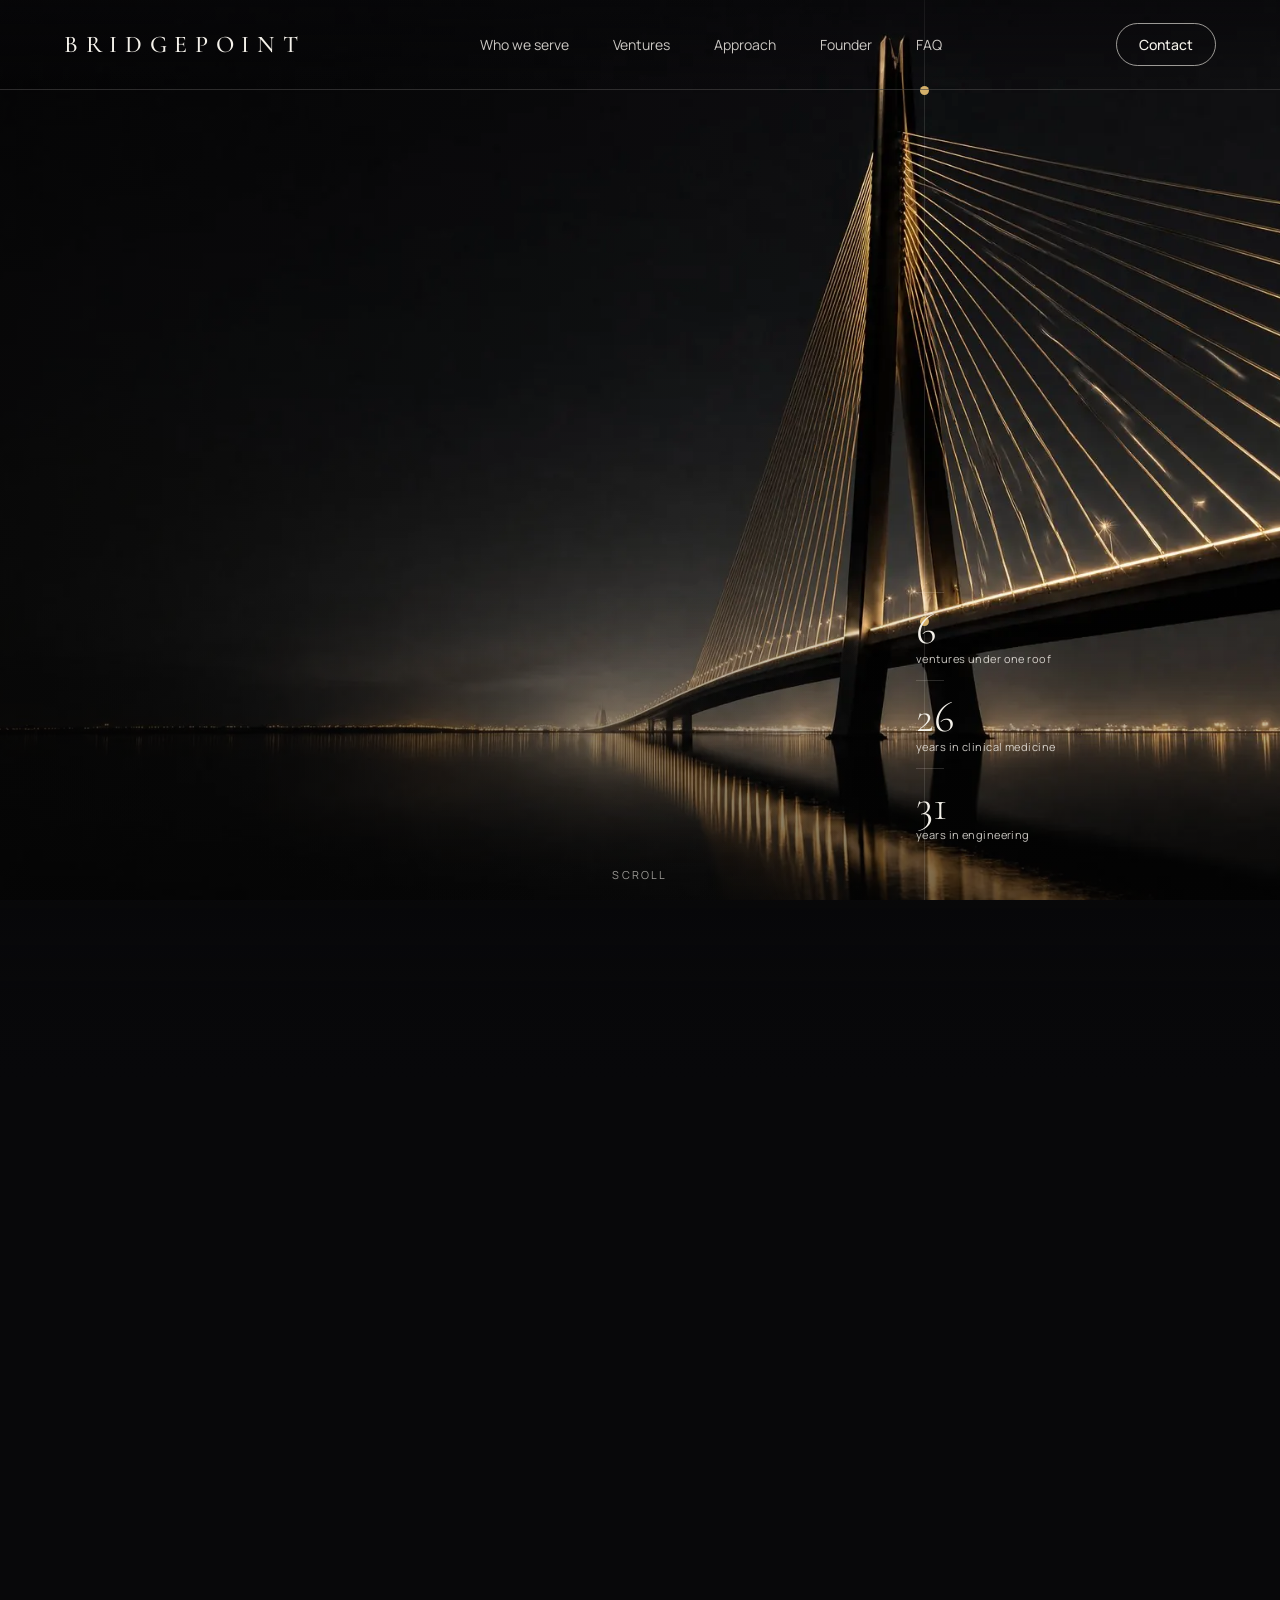
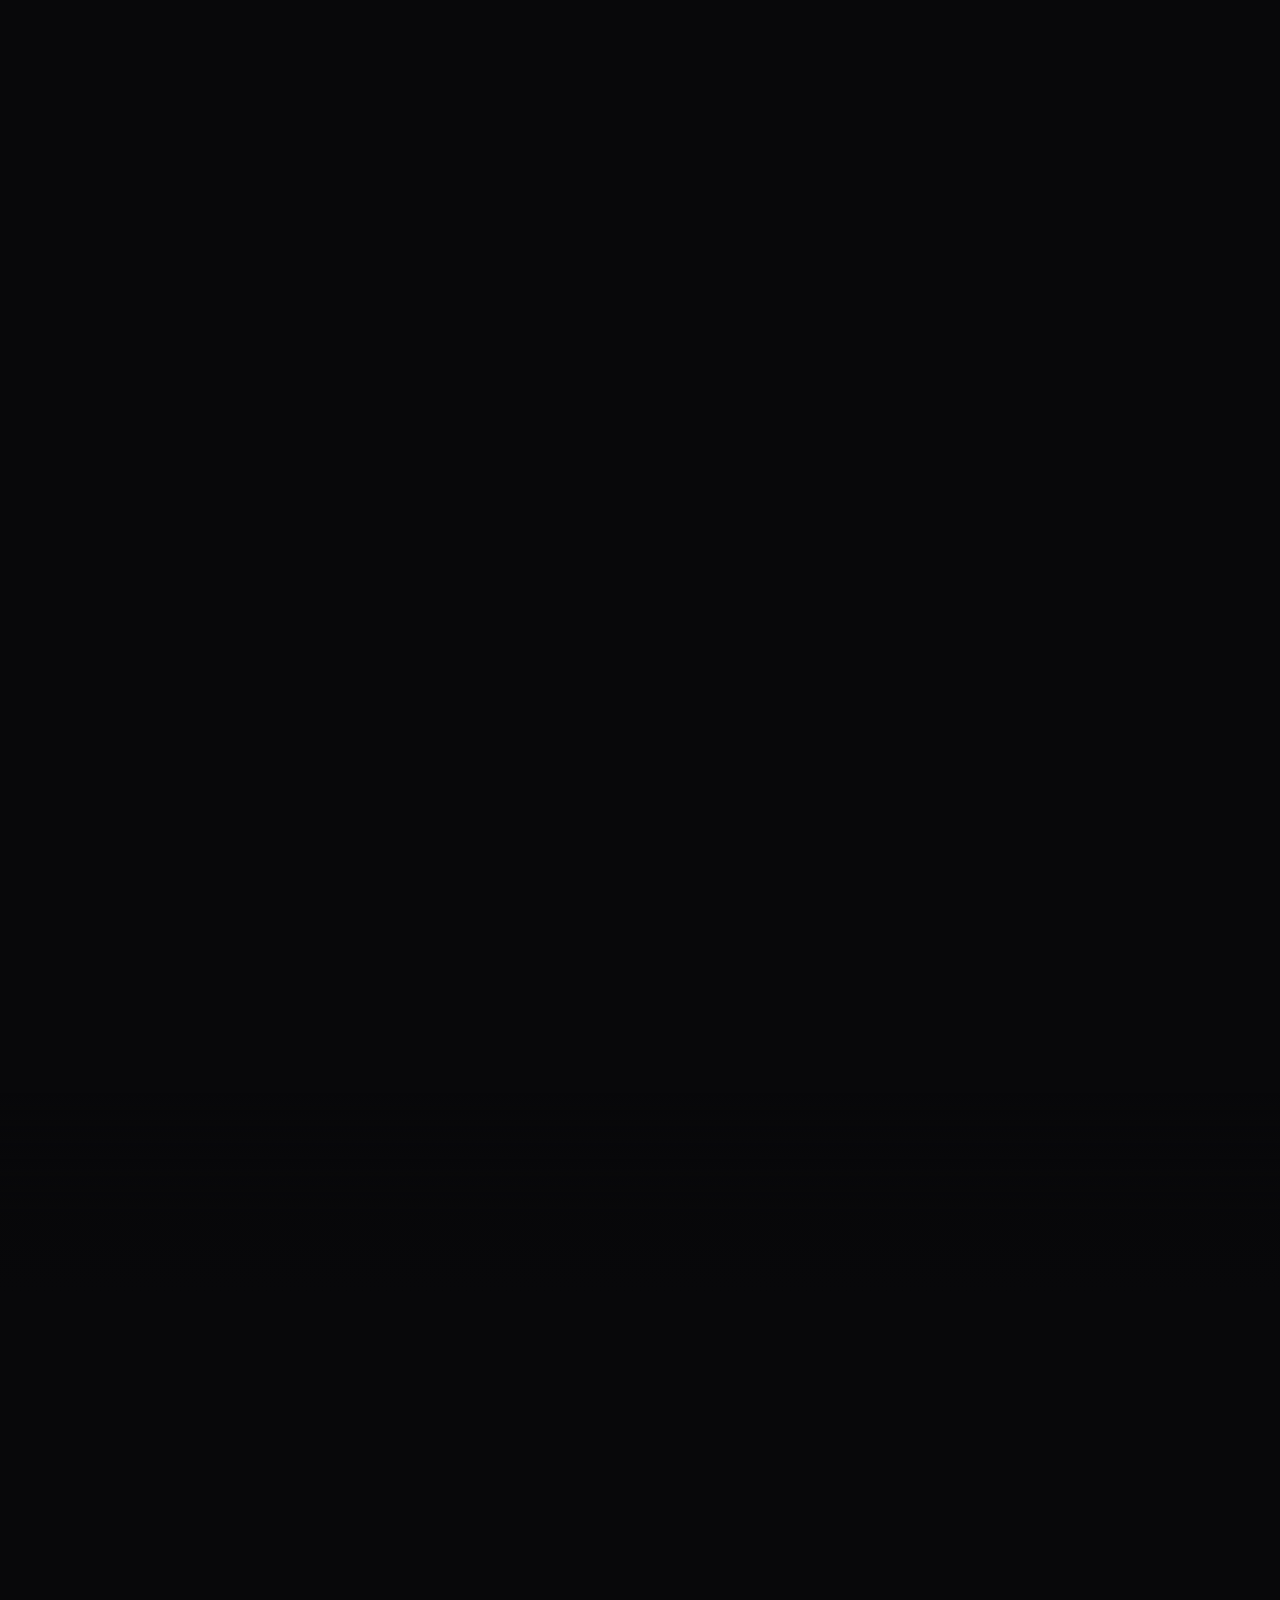
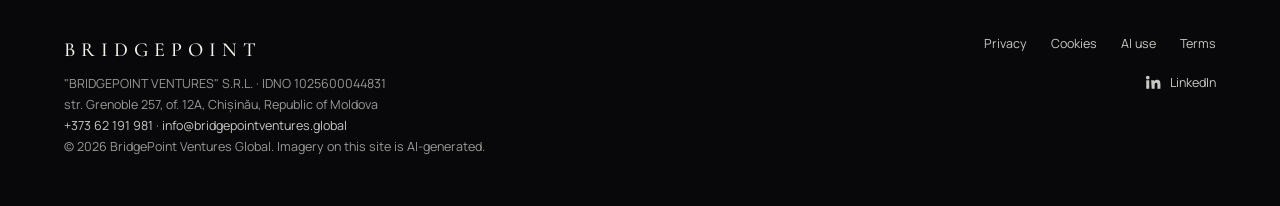
==== index.html @ 251a0218 "Mobile menu: icon only Co-Authored-By: Claude Opus 5.5 <noreply@anthropic.com> Claude-Session: https" ====
<!doctype html>
<html lang="en">
<head>
<meta charset="utf-8">
<meta http-equiv="Content-Security-Policy" content="default-src 'self'; script-src 'self' https://static.cloudflareinsights.com; style-src 'self'; img-src 'self' data:; media-src 'self'; font-src 'self'; connect-src 'self' https://cloudflareinsights.com; object-src 'none'; base-uri 'self'; form-action 'self'">
<meta name="referrer" content="strict-origin-when-cross-origin">
<meta name="viewport" content="width=device-width, initial-scale=1">
<title>BridgePoint Ventures Global</title>
<meta name="description" content="BridgePoint Ventures Global is a doctor-founded holding company building health technology, AI systems and the people who lead them.">
<meta name="theme-color" content="#08080A">
<link rel="canonical" href="https://bridgepointventures.global/">
<meta property="og:type" content="website">
<meta property="og:title" content="BridgePoint Ventures Global · Built to carry what matters">
<meta property="og:description" content="A doctor-founded holding company building health technology, AI systems and the people who lead them.">
<meta property="og:url" content="https://bridgepointventures.global/">
<meta property="og:image" content="https://bridgepointventures.global/img/og.jpg">
<meta name="twitter:card" content="summary_large_image">
<link rel="icon" href="/favicon.svg" type="image/svg+xml">
<link rel="preload" href="/fonts/cormorant-garamond-latin-300-normal.woff2" as="font" type="font/woff2" crossorigin>
<link rel="preload" href="/fonts/manrope-latin-400-normal.woff2" as="font" type="font/woff2" crossorigin>
<link rel="preload" href="/img/hero.webp" as="image">
<link rel="stylesheet" href="/css/site.css?v=2026102906">
<script type="application/ld+json">{"@context":"https://schema.org","@type":"Organization","name":"BridgePoint Ventures Global","legalName":"BRIDGEPOINT VENTURES S.R.L.","url":"https://bridgepointventures.global/","email":"info@bridgepointventures.global","founder":{"@type":"Person","name":"Dr Suzanne O'Connell","sameAs":["https://www.linkedin.com/in/dr-suzanne-o-connell"]},"address":{"@type":"PostalAddress","streetAddress":"str. Grenoble 257, of. 12A","addressLocality":"Chișinău","addressCountry":"MD"}}</script>
<script type="application/ld+json">{"@context": "https://schema.org", "@type": "FAQPage", "mainEntity": [{"@type": "Question", "name": "Who do you work with, and who is it not for?", "acceptedAnswer": {"@type": "Answer", "text": "Health and service businesses, clinicians, founders and experts who want AI, technology and visibility done properly. It is not for anyone looking for a quick template or a cheap shortcut."}}, {"@type": "Question", "name": "What happens on the first call?", "acceptedAnswer": {"@type": "Answer", "text": "Thirty minutes, no pitch. We listen, ask the questions that matter, and you leave with a clearer next step whether or not we work together."}}, {"@type": "Question", "name": "Who does the work?", "acceptedAnswer": {"@type": "Answer", "text": "Every engagement is led by Dr Suzanne, with specialist support behind her. You always know who is accountable."}}, {"@type": "Question", "name": "How long until we see results?", "acceptedAnswer": {"@type": "Answer", "text": "It depends on the scope and what you need. We agree a realistic timeline with you before any work starts."}}, {"@type": "Question", "name": "How does pricing work?", "acceptedAnswer": {"@type": "Answer", "text": "Every project is scoped after the first call. You get a clear proposal setting out what is included and what it costs before you commit to anything."}}, {"@type": "Question", "name": "Is our data safe?", "acceptedAnswer": {"@type": "Answer", "text": "Yes. Everything we build is secure by design and GDPR compliant, and we tell you clearly wherever AI is involved."}}, {"@type": "Question", "name": "Do you work outside Moldova?", "acceptedAnswer": {"@type": "Answer", "text": "Yes. We work worldwide, in English and Romanian."}}, {"@type": "Question", "name": "How are you different from an agency or a freelancer?", "acceptedAnswer": {"@type": "Answer", "text": "A doctor and engineer leads every engagement, so the work is clinically grounded and technically sound, not just marketing."}}]}</script>
<script src="/js/site.js?v=2026102906" defer></script>
</head>
<body>
<a class="skip" href="#main">Skip to content</a>

<div class="stage" aria-hidden="true">
  <div class="plate on" data-plate="0">
    <video id="heroVideo" muted playsinline loop preload="metadata" poster="/img/hero.webp"><source src="/img/hero.mp4" type="video/mp4"></video>
  </div>
  <div class="plate" data-plate="1"><img src="/img/approach.webp" srcset="/img/approach-960.webp 960w, /img/approach.webp 1920w" sizes="100vw" alt="" loading="lazy" decoding="async"></div>
  <div class="plate" data-plate="2"><img src="/img/ventures.webp" srcset="/img/ventures-960.webp 960w, /img/ventures.webp 1920w" sizes="100vw" alt="" loading="lazy" decoding="async"></div>
  <div class="scrim"></div>
</div>
<div class="guide-v" aria-hidden="true"></div><div class="dot a" aria-hidden="true"></div><div class="dot b" aria-hidden="true"></div>

<div class="intro" aria-hidden="true"><div class="mark">BRIDGEPOINT</div><div class="sub">VENTURES GLOBAL</div></div>

<header>
  <a class="logo" href="/" aria-label="BridgePoint Ventures Global, home">BRIDGEPOINT</a>
  <nav class="main" aria-label="Main"><a href="#who">Who we serve</a><a href="#ventures">Ventures</a><a href="#approach">Approach</a><a href="#founder">Founder</a><a href="#faq">FAQ</a></nav>
  <div class="hdr-r"><a class="pill" href="#contact">Contact</a><button type="button" class="menu-btn" aria-expanded="false" aria-controls="mnav" aria-label="Open navigation"><span class="bars" aria-hidden="true"></span></button></div>
</header>
<div class="mnav" id="mnav" aria-hidden="true">
  <nav aria-label="Menu">
    <a href="#who"><span class="m-n">01</span>Who we serve</a>
    <a href="#ventures"><span class="m-n">02</span>Ventures</a>
    <a href="#approach"><span class="m-n">03</span>Approach</a>
    <a href="#founder"><span class="m-n">04</span>Founder</a>
    <a href="#faq"><span class="m-n">05</span>FAQ</a>
    <a href="#contact"><span class="m-n">06</span>Contact</a>
  </nav>
  <p class="m-foot"><a href="mailto:info@bridgepointventures.global">info@bridgepointventures.global</a></p>
</div>

<main id="main">
  <section class="hero" data-scene="0" aria-labelledby="hero-h">
    <div>
      <p class="eyebrow fade">BridgePoint Ventures Global &nbsp;·&nbsp; Health &nbsp;·&nbsp; AI &nbsp;·&nbsp; People</p>
      <h1 id="hero-h"><span class="win"><span>Built to carry</span></span><span class="win"><span class="d1"><em>what matters.</em></span></span></h1>
      <p class="lede fade d3">A doctor-founded holding company building health technology, AI systems and the people who lead them.</p>
      <div class="ctas fade d4"><a class="btn solid" href="#contact">Start a conversation</a><a class="btn ghost" href="#ventures">Our ventures</a></div>
    </div>
    <ul class="stats" aria-label="BridgePoint in numbers">
      <li class="stat d3"><b class="count" data-to="6">6</b><span>ventures under one roof</span></li>
      <li class="stat d4"><b class="count" data-to="26">26</b><span>years in clinical medicine</span></li>
      <li class="stat d5"><b class="count" data-to="31">31</b><span>years in engineering</span></li>
    </ul>
  </section>

  <section class="who" id="who" data-scene="0.5" aria-labelledby="who-h">
    <div class="who-head">
      <p class="eyebrow fade">Who we work with</p>
      <h2 id="who-h"><span class="win"><span>If this is you,</span></span><span class="win"><span class="d1"><em>let's talk.</em></span></span></h2>
      <button type="button" class="more-btn fade d2" aria-expanded="false" aria-controls="whoMore" data-open="Close" data-closed="See who we work with"><span class="more-label">See who we work with</span> <span class="more-ico" aria-hidden="true">+</span></button>
    </div>
    <div class="more" id="whoMore"><div class="more-inner"><div class="who-list">
      <a class="who-row" data-topic="AI for my business" href="https://calendly.com/bridgepointventures-info/30min" target="_blank" rel="noopener"><span class="w-n">01</span><span class="w-t">Businesses, in healthcare and beyond</span><span class="w-d">AI, automation and systems that save time without cutting corners, for clinics and for companies of every kind.</span><span class="w-a" aria-hidden="true">↗</span></a>
      <a class="who-row" data-topic="HealthTech" href="https://calendly.com/bridgepointventures-info/30min" target="_blank" rel="noopener"><span class="w-n">02</span><span class="w-t">HealthTech founders</span><span class="w-d">From idea to compliant product, with a clinician and an engineer at the table.</span><span class="w-a" aria-hidden="true">↗</span></a>
      <a class="who-row" data-topic="barimetriq" href="https://calendly.com/bridgepointventures-info/30min" target="_blank" rel="noopener"><span class="w-n">03</span><span class="w-t">Obesity and metabolic care teams</span><span class="w-d">Tools and education that meet each patient at their stage in life.</span><span class="w-a" aria-hidden="true">↗</span></a>
      <a class="who-row" data-topic="Speaking (BOOKED.MD)" href="https://calendly.com/bridgepointventures-info/30min" target="_blank" rel="noopener"><span class="w-n">04</span><span class="w-t">Experts who are the best-kept secret</span><span class="w-d">Overcome obscurity, get on the right stages and become well known.</span><span class="w-a" aria-hidden="true">↗</span></a>
      <a class="who-row" data-topic="Dr Suzanne" href="https://calendly.com/bridgepointventures-info/30min" target="_blank" rel="noopener"><span class="w-n">05</span><span class="w-t">Leaders and organisations</span><span class="w-d">Keynotes and practical AI training from a doctor who builds.</span><span class="w-a" aria-hidden="true">↗</span></a>
      <a class="who-row" data-topic="The Reinvention Room" href="https://calendly.com/bridgepointventures-info/30min" target="_blank" rel="noopener"><span class="w-n">06</span><span class="w-t">Women leading their next chapter</span><span class="w-d">Leadership, empowerment and reinvention for women ready for what comes next, at any stage of life.</span><span class="w-a" aria-hidden="true">↗</span></a>
    </div></div></div>
  </section>

  <section class="approach" id="approach" data-scene="1" aria-labelledby="approach-h">
    <p class="eyebrow fade">Our approach</p>
    <h2 id="approach-h"><span class="win"><span>Diagnose first,</span></span><span class="win"><span class="d1"><em>then build.</em></span></span></h2>
    <p class="lede fade d2">Every engagement starts by listening. We build once the real problem is clear.</p>
    <ol class="steps">
      <li class="step fade d3"><b>01</b><span>listen</span></li>
      <li class="step fade d4"><b>02</b><span>diagnose</span></li>
      <li class="step fade d5"><b>03</b><span>build</span></li>
    </ol>
  </section>

  <section class="ventures" id="ventures" data-scene="2" aria-labelledby="ventures-h">
    <p class="eyebrow fade">Our ventures</p>
    <h2 id="ventures-h"><span class="win"><span>Six ventures, <em>one standard.</em></span></span></h2>
    <p class="lede fade d2">Health, technology and people, each with its own focus and the same standard of care.</p>
    <ul class="rail" id="rail">
      <li class="fade d2"><a class="card" data-topic="barimetriq" href="https://calendly.com/bridgepointventures-info/30min" target="_blank" rel="noopener"><img src="/img/t1.webp" alt="" width="640" height="360" loading="lazy" decoding="async"><span class="n">HEALTHTECH</span><h3>barimetriq™</h3><p>AI-embedded software for obesity management that meets each patient at their stage in life. At MVP stage and preparing to pilot.</p><span class="link">Talk to us about barimetriq <span aria-hidden="true">↗</span></span></a></li>
      <li class="fade d3"><a class="card" data-topic="Bariatric Health Academy" href="https://calendly.com/bridgepointventures-info/30min" target="_blank" rel="noopener"><img src="/img/t6.webp" alt="" width="640" height="360" loading="lazy" decoding="async"><span class="n">HEALTHTECH</span><h3>Bariatric Health Academy</h3><p>Education in bariatric and metabolic health, built on clinical experience.</p><span class="link">Talk to us about the Academy <span aria-hidden="true">↗</span></span></a></li>
      <li class="fade d4"><a class="card" data-topic="AI" href="https://calendly.com/bridgepointventures-info/30min" target="_blank" rel="noopener"><img src="/img/t2.webp" alt="" width="640" height="360" loading="lazy" decoding="async"><span class="n">AI</span><h3>AI, built properly</h3><p>Agents, apps and automation for health and service businesses, secure from day one.</p><span class="link">Start a conversation <span aria-hidden="true">↗</span></span></a></li>
      <li class="fade d5"><a class="card" data-topic="Speaking (BOOKED.MD)" href="https://calendly.com/bridgepointventures-info/30min" target="_blank" rel="noopener"><img src="/img/t3.webp" alt="" width="640" height="360" loading="lazy" decoding="async"><span class="n">SPEAKING</span><h3>BOOKED.MD</h3><p>We help experts who feel like the world&#8217;s best-kept secret overcome obscurity, so they become wealthier and well known.</p><span class="link">Book a speaker <span aria-hidden="true">↗</span></span></a></li>
      <li class="fade d6"><a class="card" data-topic="Dr Suzanne" href="https://calendly.com/bridgepointventures-info/30min" target="_blank" rel="noopener"><img src="/img/t5.webp" alt="" width="640" height="360" loading="lazy" decoding="async"><span class="n">DR SUZANNE</span><h3>Dr Suzanne</h3><p>Medicine, AI and reinvention in her own voice, for people who want it straight from a doctor.</p><span class="link">Talk to Dr Suzanne <span aria-hidden="true">↗</span></span></a></li>
      <li class="fade d7"><a class="card" data-topic="The Reinvention Room" href="https://calendly.com/bridgepointventures-info/30min" target="_blank" rel="noopener"><img src="/img/t4.webp" alt="" width="640" height="360" loading="lazy" decoding="async"><span class="n">REINVENTION</span><h3>The Reinvention Room</h3><p>For people starting their next chapter, and for anyone who thinks they have left it too late.</p><span class="link">Talk to us about reinvention <span aria-hidden="true">↗</span></span></a></li>
    </ul>
  </section>

  <section class="proof" data-scene="3" aria-label="Stages and standards">
    <div class="proof-row stage-row">
      <p class="eyebrow fade">On stage at</p>
      <ul class="logos fade d1">
        <li data-logo="techarena"><img src="/img/logos/techarena.svg" alt="Tech Arena, Stockholm" title="Tech Arena, Stockholm" width="162" height="22" loading="lazy" decoding="async"></li>
        <li data-logo="vitalis"><img src="/img/logos/vitalis.png" alt="Vitalis, Gothenburg" title="Vitalis, Gothenburg" width="264" height="160" loading="lazy" decoding="async"></li>
        <li data-logo="bio4dreams"><img src="/img/logos/bio4dreams.png" alt="Bio4Dreams, Milan" title="Bio4Dreams, Milan" width="641" height="133" loading="lazy" decoding="async"></li>
        <li data-logo="startup-moldova"><img src="/img/logos/startup-moldova.png" alt="Moldova Startup Summit, Chișinău" title="Moldova Startup Summit, Chișinău" width="438" height="156" loading="lazy" decoding="async"></li>
        <li data-logo="rubikhub"><img src="/img/logos/rubikhub.svg" alt="RubikHub HealthTech, Iași" title="RubikHub HealthTech, Iași" width="149" height="64" loading="lazy" decoding="async"></li>
        <li data-logo="innomedcatalyst"><img src="/img/logos/innomedcatalyst.png" alt="InnoMedCatalyst, Piatra Neamț" title="InnoMedCatalyst, Piatra Neamț" width="248" height="160" loading="lazy" decoding="async"></li>
      </ul>
    </div>
    <div class="proof-row">
      <p class="eyebrow fade d2">Our standard</p>
      <h2 class="std-h"><span class="win"><span>Built to be trusted,</span></span><span class="win"><span class="d1"><em>by design.</em></span></span></h2>
      <ul class="standards">
        <li class="fade d2"><svg class="std-ico" viewBox="0 0 24 24" aria-hidden="true" focusable="false"><path d="M12 3l7 3v5c0 4.6-3 8.4-7 10-4-1.6-7-5.4-7-10V6z"/><path d="M9 12l2 2 4-4"/></svg><span class="std-n">01</span><h3>Secure by design</h3><p>Security is planned in from the first line, then tested and monitored.</p></li>
        <li class="fade d3"><svg class="std-ico" viewBox="0 0 24 24" aria-hidden="true" focusable="false"><rect x="5" y="10" width="14" height="10" rx="2"/><path d="M8 10V7a4 4 0 0 1 8 0v3"/><circle cx="12" cy="15" r="1.2"/></svg><span class="std-n">02</span><h3>GDPR compliant</h3><p>Personal data handled lawfully, kept to a minimum and only where it is needed.</p></li>
        <li class="fade d4"><svg class="std-ico" viewBox="0 0 24 24" aria-hidden="true" focusable="false"><path d="M2 12s3.6-7 10-7 10 7 10 7-3.6 7-10 7S2 12 2 12z"/><circle cx="12" cy="12" r="3"/></svg><span class="std-n">03</span><h3>EU AI Act transparency</h3><p>People always know when they are dealing with AI, and AI images are labelled.</p></li>
        <li class="fade d5"><svg class="std-ico" viewBox="0 0 24 24" aria-hidden="true" focusable="false"><path d="M3 12h4l2-5 4 10 2-5h6"/></svg><span class="std-n">04</span><h3>Human-led, clinically grounded</h3><p>Clinical judgement stays with people. AI does the heavy lifting.</p></li>
        <li class="fade d6"><svg class="std-ico" viewBox="0 0 24 24" aria-hidden="true" focusable="false"><path d="M12 21s-7-6.2-7-11.5A7 7 0 0 1 19 9.5C19 14.8 12 21 12 21z"/><circle cx="12" cy="9.5" r="2.5"/></svg><span class="std-n">05</span><h3>Moldova IT Park resident</h3><p>A registered technology company, based in Chișinău.</p></li>
        <li class="fade d7"><svg class="std-ico" viewBox="0 0 24 24" aria-hidden="true" focusable="false"><circle cx="12" cy="12" r="9"/><path d="M3 12h18M12 3c2.8 3 2.8 15 0 18M12 3c-2.8 3-2.8 15 0 18"/></svg><span class="std-n">06</span><h3>Working worldwide</h3><p>Clients across Europe, the Nordics, the Gulf and beyond.</p></li>
      </ul>
    </div>
  </section>

  <section class="founder" id="founder" data-scene="3" aria-labelledby="founder-h">
    <div>
      <p class="eyebrow fade">The founder</p>
      <h2 id="founder-h"><span class="win"><span>Dr Suzanne O'Connell</span></span><span class="win"><span class="d1"><em>doctor and engineer.</em></span></span></h2>
      <p class="lede fade d2">Thirty years across clinical medicine, international health and diplomacy. Twenty-four of them spent working with people who could not say what was wrong, which is where the habit of listening first comes from.</p>
      <p class="quote fade d3">Lead with empathy.</p>
      <a class="lnk fade d3" href="https://www.linkedin.com/in/dr-suzanne-o-connell" target="_blank" rel="noopener me">Connect on LinkedIn <span aria-hidden="true">↗</span></a>
      <button type="button" class="more-btn fade d4" aria-expanded="false" aria-controls="founderMore" data-open="Close credentials" data-closed="Full credentials"><span class="more-label">Full credentials</span> <span class="more-ico" aria-hidden="true">+</span></button>
    </div>
    <div class="more" id="founderMore"><div class="more-inner">
    <ul class="creds">
      <li class="fade d2"><span>Engineering, BA BAI</span><span>Trinity College Dublin</span></li>
      <li class="fade d3"><span>Medicine, BA MB BCh BAO</span><span>Trinity College Dublin</span></li>
      <li class="fade d3"><span>Registered medical practitioner</span><span>Irish Medical Council</span></li>
      <li class="fade d4"><span>CEO, international humanitarian medical organisation</span><span>ORM, 2012 to 2024</span></li>
      <li class="fade d4"><span>Former Honorary Consul of Ireland</span><span>Moldova</span></li>
      <li class="fade d5"><span>AI in Practice</span><span>TU Delft, 2026</span></li>
      <li class="fade d5"><span>Spirit of Ireland Award</span><span>2004</span></li>
      <li class="fade d6"><span>Pio Manzù Gold Medal</span><span>Rimini, 2007</span></li>
    </ul>
    </div></div>
  </section>

  <section class="faq" id="faq" data-scene="3" aria-labelledby="faq-h">
    <div class="faq-head">
      <p class="eyebrow fade">Questions</p>
      <h2 id="faq-h"><span class="win"><span>Before you <em>book a call.</em></span></span></h2>
    </div>
    <div class="faq-list">
      <details class="qa fade d2"><summary><span class="q-n">01</span><span class="q">Who do you work with, and who is it not for?</span><span class="q-ico" aria-hidden="true"></span></summary><div class="a"><p>Health and service businesses, clinicians, founders and experts who want AI, technology and visibility done properly. It is not for anyone looking for a quick template or a cheap shortcut.</p></div></details>
      <details class="qa fade d2"><summary><span class="q-n">02</span><span class="q">What happens on the first call?</span><span class="q-ico" aria-hidden="true"></span></summary><div class="a"><p>Thirty minutes, no pitch. We listen, ask the questions that matter, and you leave with a clearer next step whether or not we work together.</p></div></details>
      <details class="qa fade d3"><summary><span class="q-n">03</span><span class="q">Who does the work?</span><span class="q-ico" aria-hidden="true"></span></summary><div class="a"><p>Every engagement is led by Dr Suzanne, with specialist support behind her. You always know who is accountable.</p></div></details>
      <details class="qa fade d3"><summary><span class="q-n">04</span><span class="q">How long until we see results?</span><span class="q-ico" aria-hidden="true"></span></summary><div class="a"><p>It depends on the scope and what you need. We agree a realistic timeline with you before any work starts.</p></div></details>
      <details class="qa fade d4"><summary><span class="q-n">05</span><span class="q">How does pricing work?</span><span class="q-ico" aria-hidden="true"></span></summary><div class="a"><p>Every project is scoped after the first call. You get a clear proposal setting out what is included and what it costs before you commit to anything.</p></div></details>
      <details class="qa fade d4"><summary><span class="q-n">06</span><span class="q">Is our data safe?</span><span class="q-ico" aria-hidden="true"></span></summary><div class="a"><p>Yes. Everything we build is secure by design and GDPR compliant, and we tell you clearly wherever AI is involved.</p></div></details>
      <details class="qa fade d5"><summary><span class="q-n">07</span><span class="q">Do you work outside Moldova?</span><span class="q-ico" aria-hidden="true"></span></summary><div class="a"><p>Yes. We work worldwide, in English and Romanian.</p></div></details>
      <details class="qa fade d5"><summary><span class="q-n">08</span><span class="q">How are you different from an agency or a freelancer?</span><span class="q-ico" aria-hidden="true"></span></summary><div class="a"><p>A doctor and engineer leads every engagement, so the work is clinically grounded and technically sound, not just marketing.</p></div></details>
    </div>
  </section>

  <section class="contact" id="contact" data-scene="4" aria-labelledby="contact-h">
    <p class="eyebrow fade">Start a conversation</p>
    <h2 id="contact-h"><span class="win"><span>What brings <em>you here?</em></span></span></h2>
    <fieldset class="topics fade d2">
      <legend>Choose a topic</legend>
      <button type="button" class="topic" aria-pressed="true" data-topic="HealthTech">HealthTech</button>
      <button type="button" class="topic" aria-pressed="false" data-topic="AI">AI</button>
      <button type="button" class="topic" aria-pressed="false" data-topic="Speaking">Speaking</button>
      <button type="button" class="topic" aria-pressed="false" data-topic="Dr Suzanne">Dr Suzanne</button>
      <button type="button" class="topic" aria-pressed="false" data-topic="Reinvention">Reinvention</button>
      <button type="button" class="topic" aria-pressed="false" data-topic="Something else">Something else</button>
    </fieldset>
    <a class="btn gold fade d3" id="bookBtn" href="https://calendly.com/bridgepointventures-info/30min" target="_blank" rel="noopener">Book a 30-minute call <span aria-hidden="true">↗</span></a>
    <p class="small fade d4">No pitch. You leave with a clearer next step either way.<br>Prefer email? <a href="mailto:info@bridgepointventures.global">info@bridgepointventures.global</a></p>
  </section>
</main>

<footer>
  <div>
    <div class="fl">BRIDGEPOINT</div>
    <div>"BRIDGEPOINT VENTURES" S.R.L. · IDNO 1025600044831</div>
    <div>str. Grenoble 257, of. 12A, Chișinău, Republic of Moldova</div>
    <div class="fc"><a href="tel:+37362191981">+373 62 191 981</a> · <a href="mailto:info@bridgepointventures.global">info@bridgepointventures.global</a></div>
    <div>© 2026 BridgePoint Ventures Global. Imagery on this site is AI-generated.</div>
  </div>
  <div class="fr"><nav aria-label="Legal"><a href="/privacy/">Privacy</a><a href="/cookies/">Cookies</a><a href="/ai-use/">AI use</a><a href="/terms/">Terms</a></nav>
    <nav class="social" aria-label="Social"><a href="https://www.linkedin.com/in/dr-suzanne-o-connell" target="_blank" rel="noopener me" aria-label="Dr Suzanne O'Connell on LinkedIn"><svg viewBox="0 0 24 24" width="18" height="18" aria-hidden="true" focusable="false"><path fill="currentColor" d="M4.98 3.5a2.5 2.5 0 1 1 0 5 2.5 2.5 0 0 1 0-5zM3 9.5h4V21H3zM9.5 9.5h3.8v1.6h.05c.53-1 1.83-2.05 3.77-2.05 4.03 0 4.78 2.65 4.78 6.1V21h-4v-5.1c0-1.22-.02-2.78-1.7-2.78-1.7 0-1.96 1.33-1.96 2.7V21h-4z"/></svg><span>LinkedIn</span></a></nav></div>
</footer>
<div class="note" aria-hidden="true">SCROLL</div>
</body>
</html>
---- css/site.css ----
@font-face{font-family:'Cormorant Garamond';font-style:normal;font-weight:300;font-display:swap;src:url(/fonts/cormorant-garamond-latin-300-normal.woff2) format('woff2');unicode-range:U+0000-00FF,U+0131,U+0152-0153,U+02BB-02BC,U+02C6,U+02DA,U+02DC,U+2000-206F,U+2122,U+2190-2193,U+2212,U+2215}
@font-face{font-family:'Cormorant Garamond';font-style:normal;font-weight:300;font-display:swap;src:url(/fonts/cormorant-garamond-latin-ext-300-normal.woff2) format('woff2');unicode-range:U+0100-02AF,U+0218-021B,U+1E00-1EFF,U+20A0-20CF,U+2C60-2C7F,U+A720-A7FF}
@font-face{font-family:'Cormorant Garamond';font-style:italic;font-weight:300;font-display:swap;src:url(/fonts/cormorant-garamond-latin-300-italic.woff2) format('woff2');unicode-range:U+0000-00FF,U+0131,U+0152-0153,U+02BB-02BC,U+02C6,U+02DA,U+02DC,U+2000-206F,U+2122,U+2190-2193,U+2212,U+2215}
@font-face{font-family:'Cormorant Garamond';font-style:italic;font-weight:300;font-display:swap;src:url(/fonts/cormorant-garamond-latin-ext-300-italic.woff2) format('woff2');unicode-range:U+0100-02AF,U+0218-021B,U+1E00-1EFF,U+20A0-20CF,U+2C60-2C7F,U+A720-A7FF}
@font-face{font-family:'Cormorant Garamond';font-style:normal;font-weight:500;font-display:swap;src:url(/fonts/cormorant-garamond-latin-500-normal.woff2) format('woff2');unicode-range:U+0000-00FF,U+0131,U+0152-0153,U+02BB-02BC,U+02C6,U+02DA,U+02DC,U+2000-206F,U+2122,U+2190-2193,U+2212,U+2215}
@font-face{font-family:'Cormorant Garamond';font-style:normal;font-weight:500;font-display:swap;src:url(/fonts/cormorant-garamond-latin-ext-500-normal.woff2) format('woff2');unicode-range:U+0100-02AF,U+0218-021B,U+1E00-1EFF,U+20A0-20CF,U+2C60-2C7F,U+A720-A7FF}
@font-face{font-family:'Manrope';font-style:normal;font-weight:400;font-display:swap;src:url(/fonts/manrope-latin-400-normal.woff2) format('woff2');unicode-range:U+0000-00FF,U+0131,U+0152-0153,U+02BB-02BC,U+02C6,U+02DA,U+02DC,U+2000-206F,U+2122,U+2190-2193,U+2212,U+2215}
@font-face{font-family:'Manrope';font-style:normal;font-weight:400;font-display:swap;src:url(/fonts/manrope-latin-ext-400-normal.woff2) format('woff2');unicode-range:U+0100-02AF,U+0218-021B,U+1E00-1EFF,U+20A0-20CF,U+2C60-2C7F,U+A720-A7FF}
@font-face{font-family:'Manrope';font-style:normal;font-weight:500;font-display:swap;src:url(/fonts/manrope-latin-500-normal.woff2) format('woff2');unicode-range:U+0000-00FF,U+0131,U+0152-0153,U+02BB-02BC,U+02C6,U+02DA,U+02DC,U+2000-206F,U+2122,U+2190-2193,U+2212,U+2215}
@font-face{font-family:'Manrope';font-style:normal;font-weight:500;font-display:swap;src:url(/fonts/manrope-latin-ext-500-normal.woff2) format('woff2');unicode-range:U+0100-02AF,U+0218-021B,U+1E00-1EFF,U+20A0-20CF,U+2C60-2C7F,U+A720-A7FF}
@font-face{font-family:'Manrope';font-style:normal;font-weight:600;font-display:swap;src:url(/fonts/manrope-latin-600-normal.woff2) format('woff2');unicode-range:U+0000-00FF,U+0131,U+0152-0153,U+02BB-02BC,U+02C6,U+02DA,U+02DC,U+2000-206F,U+2122,U+2190-2193,U+2212,U+2215}
@font-face{font-family:'Manrope';font-style:normal;font-weight:600;font-display:swap;src:url(/fonts/manrope-latin-ext-600-normal.woff2) format('woff2');unicode-range:U+0100-02AF,U+0218-021B,U+1E00-1EFF,U+20A0-20CF,U+2C60-2C7F,U+A720-A7FF}

:root{
  --ink:#08080A; --ink-2:#111014; --soft:#F5F2EB; --soft-80:rgba(245,242,235,.82); --soft-60:rgba(245,242,235,.62);
  --hair:rgba(245,242,235,.16); --gold:#D4B06A; --gold-deep:#B8913A;
  --ease:cubic-bezier(.16,1,.3,1);
  --serif:'Cormorant Garamond',Georgia,'Times New Roman',serif; --sans:'Manrope',system-ui,-apple-system,'Segoe UI',sans-serif;
  --pad:64px;
  color-scheme:dark;
}
*{box-sizing:border-box}
html{scroll-behavior:smooth;-webkit-text-size-adjust:100%}
body{margin:0;background:var(--ink);color:var(--soft);font-family:var(--sans);-webkit-font-smoothing:antialiased;overflow-x:hidden}
a{color:inherit;text-decoration:none}
img,video{display:block;max-width:100%}
:focus-visible{outline:2px solid var(--gold);outline-offset:3px;border-radius:4px}
.skip{position:absolute;left:-9999px;top:12px;z-index:100;background:var(--soft);color:var(--ink);padding:10px 16px;border-radius:999px;font-size:14px}
.skip:focus{left:16px}
.sr{position:absolute;width:1px;height:1px;overflow:hidden;clip:rect(0 0 0 0);white-space:nowrap}

/* Stage */
.stage{position:fixed;inset:0;z-index:0;overflow:hidden;background:var(--ink)}
.plate{position:absolute;inset:0;opacity:0;transition:opacity 1.4s var(--ease)}
.plate.on{opacity:1}
.plate img,.plate video{width:100%;height:100%;object-fit:cover;transform:scale(1.06);transition:transform 9s linear}
.plate.on img,.plate.on video{transform:scale(1)}
.plate.dim{opacity:0!important}
.scrim{position:absolute;inset:0;background:linear-gradient(90deg,rgba(5,5,5,.66) 0%,rgba(5,5,5,.25) 45%,rgba(5,5,5,0) 70%),linear-gradient(0deg,rgba(5,5,5,.55) 0%,rgba(5,5,5,0) 35%)}

/* Chrome */
header{position:fixed;top:0;left:0;right:0;z-index:20;height:90px;display:flex;align-items:center;justify-content:space-between;padding:0 var(--pad);border-bottom:1px solid var(--hair);background:linear-gradient(180deg,rgba(8,8,10,.55),rgba(8,8,10,0))}
.logo{font-family:var(--serif);font-weight:500;font-size:24px;letter-spacing:.32em}
nav{display:flex;gap:44px;font-size:14px;color:var(--soft-80)}
nav a{transition:opacity .4s var(--ease)}nav a:hover{opacity:.6}
.pill{border:1px solid var(--soft-60);border-radius:999px;padding:11px 22px;font-size:14px;font-weight:500;transition:background .4s var(--ease),color .4s var(--ease)}
.pill:hover{background:var(--soft);color:var(--ink)}
.guide-v{position:fixed;z-index:5;top:0;bottom:0;left:72.2%;width:1px;background:rgba(245,242,235,.12);transform-origin:top;transform:scaleY(0);transition:transform 1.6s var(--ease) .6s;pointer-events:none}
.dot{position:fixed;z-index:6;left:calc(72.2% - 4px);width:9px;height:9px;border-radius:50%;background:var(--gold);opacity:0;transition:opacity .8s var(--ease) 1.6s;pointer-events:none}
.dot.a{top:86px}.dot.b{top:68.6%}
.ready .guide-v{transform:scaleY(1)}.ready .dot{opacity:1}
.solid-bg .guide-v,.solid-bg .dot{opacity:0}

/* Intro */
.intro{position:fixed;inset:0;z-index:30;display:flex;flex-direction:column;align-items:center;justify-content:center;gap:18px;background:var(--ink);transition:opacity 1.2s var(--ease) 1.5s,visibility 0s linear 2.7s}
.intro .mark{font-family:var(--serif);font-weight:300;font-size:clamp(44px,9vw,128px);letter-spacing:.18em;opacity:0;transform:translateY(24px);transition:all 1.2s var(--ease) .2s}
.intro .sub{font-size:11px;letter-spacing:.32em;color:var(--soft-60);opacity:0;transition:opacity 1s var(--ease) .7s}
.ready .intro{opacity:0;visibility:hidden}
.ready .intro .mark{opacity:1;transform:none}.ready .intro .sub{opacity:1}

/* Sections */
main{position:relative;z-index:10}
section{min-height:100vh;position:relative;padding:0 var(--pad)}
.hero{display:flex;align-items:flex-end;padding-bottom:58px}
.eyebrow{font-size:11px;font-weight:600;letter-spacing:.24em;color:var(--gold);margin:0 0 14px;text-transform:uppercase}
h1,h2,h3{font-family:var(--serif);font-weight:300;margin:0}
h1,h2{line-height:.98;letter-spacing:-.01em}
h1{font-size:clamp(56px,6.8vw,98px)}
h2{font-size:clamp(46px,5vw,72px)}
em{color:var(--gold);font-style:italic}
.win{display:block;overflow:hidden;padding-bottom:.06em}
.win>span{display:block;transform:translateY(105%);transition:transform 1.3s var(--ease)}
.lede{font-size:15px;line-height:1.65;color:var(--soft-80);max-width:460px;margin:16px 0 0}
.ctas{display:flex;gap:14px;margin-top:28px;flex-wrap:wrap}
.btn{display:inline-flex;align-items:center;gap:10px;min-height:48px;padding:0 28px;border-radius:999px;font-size:13px;font-weight:600;transition:transform .3s var(--ease),opacity .4s var(--ease),border-color .4s var(--ease),color .4s var(--ease)}
.btn:active{transform:scale(.97)}
.btn.solid{background:var(--soft);color:var(--ink)}.btn.solid:hover{opacity:.85}
.btn.gold{background:var(--gold);color:var(--ink)}.btn.gold:hover{opacity:.85}
.btn.ghost{border:1px solid var(--soft-60)}.btn.ghost:hover{border-color:var(--gold);color:var(--gold)}
.stats{position:absolute;right:var(--pad);bottom:58px;width:300px;display:flex;flex-direction:column;gap:14px;margin:0;padding:0;list-style:none}
.stat{border-top:1px solid var(--hair);padding-top:14px;width:28px;transition:width 1.2s var(--ease)}
.stat b{display:block;font-family:var(--serif);font-weight:300;font-size:44px;line-height:1}
.stat span{display:block;font-size:11px;letter-spacing:.04em;color:var(--soft-80);white-space:nowrap}
.fade{opacity:0;transform:translateY(28px);transition:opacity 1.1s var(--ease),transform 1.1s var(--ease)}
.in .win>span,.in .fade{transform:none;opacity:1}
.in .stat{width:100%}
.in .d1{transition-delay:.12s}.in .d2{transition-delay:.24s}.in .d3{transition-delay:.36s}.in .d4{transition-delay:.48s}.in .d5{transition-delay:.6s}.in .d6{transition-delay:.72s}.in .d7{transition-delay:.84s}

/* Approach */
.approach{padding-top:146px}
.steps{display:flex;gap:26px;margin:34px 0 0;padding:0;list-style:none;flex-wrap:wrap}
.step{width:139px;height:139px;border-radius:50%;border:1px solid var(--hair);background:rgba(8,8,10,.35);backdrop-filter:blur(6px);-webkit-backdrop-filter:blur(6px);display:flex;flex-direction:column;align-items:center;justify-content:center;gap:4px}
.step b{font-family:var(--serif);font-weight:300;font-size:32px}
.step span{font-size:11px;color:var(--soft-80);letter-spacing:.06em}

/* Ventures */
.ventures{padding-top:146px;padding-right:0;overflow:hidden}
.rail{display:flex;gap:18px;margin:110px 0 0;padding:0 0 40px;list-style:none;will-change:transform}
.rail li{flex:0 0 300px}
.rail li:nth-child(even){margin-top:30px}
.card{height:370px;border-radius:18px;border:1px solid var(--hair);background:rgba(8,8,10,.48);backdrop-filter:blur(10px);-webkit-backdrop-filter:blur(10px);padding:16px;display:flex;flex-direction:column;transition:transform .5s var(--ease),border-color .5s var(--ease)}
.card:hover{transform:translateY(-6px);border-color:rgba(212,176,106,.5)}
.card img{width:100%;height:150px;object-fit:cover;border-radius:10px}
.card .n{font-size:10px;font-weight:600;color:var(--soft-60);margin:18px 8px 2px;letter-spacing:.2em}
.card h3{font-size:30px;margin:0 8px;line-height:1.05}
.card p{font-size:12.5px;line-height:1.55;color:var(--soft-80);margin:8px 8px 0;max-width:240px}
.card .link{margin:auto 8px 8px;font-size:12px;font-weight:600;color:var(--gold);letter-spacing:.04em;transition:opacity .4s var(--ease)}
.card:hover .link{opacity:.7}

/* Founder */
.founder{background:linear-gradient(180deg,rgba(8,8,10,0) 0%,rgba(8,8,10,.92) 18%,var(--ink) 30%);padding-top:180px;padding-bottom:120px;display:grid;grid-template-columns:minmax(0,1fr) minmax(0,1.1fr);gap:72px;align-items:start}
.founder h2 em{display:block}
.founder .lede{max-width:520px}
.creds{list-style:none;margin:0;padding:0;border-top:1px solid var(--hair)}
.creds li{display:flex;justify-content:space-between;gap:24px;padding:18px 0;border-bottom:1px solid var(--hair);font-size:15px}
.creds li span:last-child{color:var(--soft-60);text-align:right}
.quote{font-family:var(--serif);font-style:italic;font-weight:300;font-size:clamp(34px,3.6vw,52px);color:var(--gold);line-height:1.05;margin:36px 0 0}

/* Contact */
.contact{background:var(--ink);min-height:auto;padding-top:140px;padding-bottom:140px;display:flex;flex-direction:column;align-items:center;text-align:center}
.contact h2{max-width:900px}
.topics{display:flex;flex-wrap:wrap;justify-content:center;gap:12px;margin:36px 0 0;padding:0;border:0}
.topics legend{position:absolute;width:1px;height:1px;overflow:hidden;clip:rect(0 0 0 0)}
.topic{font:inherit;font-size:14px;min-height:46px;padding:0 22px;border-radius:999px;border:1px solid rgba(245,242,235,.3);background:transparent;color:var(--soft);cursor:pointer;transition:all .4s var(--ease)}
.topic:hover{border-color:var(--gold)}
.topic[aria-pressed="true"]{background:var(--soft);color:var(--ink);border-color:var(--soft)}
.contact .btn{margin-top:30px}
.contact .small{font-size:14px;color:var(--soft-60);margin:18px 0 0;line-height:1.6}
.contact .small a{color:var(--gold);border-bottom:1px solid rgba(212,176,106,.4)}

/* Footer */
footer{position:relative;z-index:10;background:var(--ink);border-top:1px solid var(--hair);padding:40px var(--pad) 48px;display:flex;flex-wrap:wrap;justify-content:space-between;gap:24px;font-size:12.5px;color:var(--soft-60);line-height:1.7}
footer .fl{font-family:var(--serif);font-size:20px;letter-spacing:.3em;color:var(--soft);margin-bottom:6px}
footer nav{gap:24px;font-size:12.5px;flex-wrap:wrap}
footer nav a{color:var(--soft-80)}
footer nav a:hover{color:var(--gold);opacity:1}
footer .fc a{color:var(--soft-80)}
footer .fc a:hover{color:var(--gold);opacity:1}

/* Legal pages */
.legal{position:relative;z-index:10;max-width:760px;margin:0 auto;padding:150px 24px 100px}
.legal h1{font-size:clamp(46px,6vw,72px);margin-bottom:10px}
.legal .meta{color:var(--soft-60);font-size:13px;margin:0 0 40px}
.legal h2{font-size:30px;margin:40px 0 10px;line-height:1.1}
.legal p,.legal li{font-size:15.5px;line-height:1.75;color:var(--soft-80)}
.legal ul{padding-left:20px}
.legal a{color:var(--gold);border-bottom:1px solid rgba(212,176,106,.4)}
.legal header{background:var(--ink)}

.note{position:fixed;left:50%;bottom:18px;transform:translateX(-50%);z-index:25;font-size:11px;letter-spacing:.2em;color:var(--soft-60);transition:opacity .6s var(--ease);pointer-events:none}
.scrolled .note{opacity:0}

@media (max-width:1100px){
  nav.main{gap:28px}
  .founder{grid-template-columns:1fr;gap:40px}
}
@media (max-width:900px){
  :root{--pad:20px}
  nav.main{display:none}
  header{height:72px}
  .logo{font-size:20px}
  .guide-v,.dot,.note{display:none}
  .hero{flex-direction:column;align-items:flex-start;justify-content:flex-end;padding-bottom:40px}
  .stats{position:static;width:100%;flex-direction:row;margin-top:32px;gap:12px}
  .stat{width:100%}
  .stat b{font-size:32px}.stat span{white-space:normal}
  .approach,.ventures{padding-top:110px}
  .step{width:104px;height:104px}.step b{font-size:26px}
  .rail{margin-top:48px;overflow-x:auto;padding-right:20px;scroll-snap-type:x mandatory;transform:none!important}
  .rail li{flex-basis:80vw;scroll-snap-align:start}
  .rail li:nth-child(even){margin-top:0}
  .founder{padding-top:120px;padding-bottom:80px}
  .creds li{flex-direction:column;gap:2px}
  .creds li span:last-child{text-align:left}
  .contact{padding-top:100px;padding-bottom:100px}
  .legal{padding-top:120px}
}
@media (prefers-reduced-motion: reduce){
  *,*::before,*::after{transition-duration:.01ms!important;transition-delay:0s!important;scroll-behavior:auto!important}
  .plate img,.plate video{transform:none!important}
  .win>span,.fade{transform:none!important;opacity:1!important}
  .stat{width:100%!important}
}
footer .social{display:flex;gap:18px;align-items:center}
footer .social a{display:inline-flex;align-items:center;gap:8px;color:var(--soft-80)}
footer .social a:hover{color:var(--gold);opacity:1}
.founder .lnk{display:inline-block;margin-top:22px;font-size:13px;letter-spacing:.14em;text-transform:uppercase;color:var(--gold);border-bottom:1px solid rgba(212,176,106,.35);padding-bottom:4px}
.founder .lnk:hover{border-color:var(--gold)}
footer .fr{display:flex;flex-direction:column;align-items:flex-end;gap:18px}
@media (max-width:900px){footer .fr{align-items:flex-start}}
.founder{grid-template-columns:1fr;gap:0}
.founder .lnk{margin-right:28px}
.more-btn{margin-top:22px;background:none;border:0;padding:0 0 4px;font:inherit;font-size:13px;letter-spacing:.14em;text-transform:uppercase;color:var(--soft-80);border-bottom:1px solid var(--hair);cursor:pointer}
.more-btn:hover,.more-btn[aria-expanded="true"]{color:var(--gold);border-color:var(--gold)}
.more-ico{display:inline-block;margin-left:6px;transition:transform .5s var(--ease)}
.more-btn[aria-expanded="true"] .more-ico{transform:rotate(45deg)}
.more{display:grid;grid-template-rows:0fr;transition:grid-template-rows .8s var(--ease)}
.more.open{grid-template-rows:1fr}
.more-inner{overflow:hidden;min-height:0}
.more .creds{margin-top:48px;max-width:860px}
.more:not(.open) .creds li{opacity:0;transform:translateY(12px)}
.more.open .creds li{opacity:1;transform:none;transition:opacity .7s var(--ease),transform .7s var(--ease)}
@media (prefers-reduced-motion:reduce){.more,.more-ico,.more.open .creds li{transition:none}}
.founder{min-height:auto;padding-bottom:110px}
.proof{min-height:auto;background:var(--ink);padding-top:120px;padding-bottom:40px;display:flex;flex-direction:column;gap:64px}
.proof .eyebrow{margin-bottom:24px}
.logos{list-style:none;margin:0;padding:0;display:flex;flex-wrap:wrap;align-items:center;gap:20px 44px}
.logos li{display:flex;align-items:center;height:28px}
.logos img{display:block;width:auto;height:auto;max-height:16px;max-width:110px;filter:brightness(0) invert(1);opacity:.55;transition:opacity .4s var(--ease),filter .4s var(--ease)}
.logos li[data-logo="vitalis"] img,.logos li[data-logo="innomedcatalyst"] img{max-height:26px}
.logos li[data-logo="startup-moldova"] img,.logos li[data-logo="rubikhub"] img{max-height:20px}
.logos li:hover img{opacity:1;filter:brightness(0) saturate(100%) invert(76%) sepia(30%) saturate(520%) hue-rotate(358deg) brightness(92%) contrast(88%)}
@media (max-width:480px){.logos{gap:18px 32px}.proof{padding-top:90px}}
.stage-row{text-align:center}
.stage-row .eyebrow{margin-bottom:34px}
.stage-row .logos{justify-content:space-between;max-width:1100px;margin:0 auto;gap:28px 40px}
.stage-row .logos li{height:64px;justify-content:center}
.stage-row .logos img{max-height:22px;max-width:150px;opacity:.85}
.stage-row .logos li[data-logo="vitalis"] img{max-height:62px}
.stage-row .logos li[data-logo="innomedcatalyst"] img{max-height:44px}
.stage-row .logos li[data-logo="startup-moldova"] img{max-height:34px}
.stage-row .logos li[data-logo="rubikhub"] img{max-height:42px}
.stage-row .logos li[data-logo="bio4dreams"] img{max-height:32px}
@media (max-width:900px){.stage-row .logos{display:grid;grid-template-columns:repeat(3,minmax(0,1fr));gap:28px 24px}}
@media (max-width:480px){.stage-row .logos{grid-template-columns:repeat(2,minmax(0,1fr))}.stage-row .logos img{max-width:130px}}
.stage-row .logos li[data-logo="innomedcatalyst"] img{max-height:52px}
.std-h{font-family:var(--serif);font-weight:300;font-size:clamp(40px,5vw,72px);line-height:1.02;margin:0 0 48px}
.std-h em{display:block;color:var(--gold);font-style:italic}
.standards{list-style:none;margin:0;padding:0;display:grid;grid-template-columns:repeat(3,minmax(0,1fr));border-top:1px solid var(--hair);border-left:1px solid var(--hair)}
.standards li{position:relative;padding:36px 32px 40px;border-right:1px solid var(--hair);border-bottom:1px solid var(--hair);overflow:hidden;transition:background .6s var(--ease)}
.standards li::after{content:"";position:absolute;left:0;top:0;height:1px;width:0;background:var(--gold);transition:width .8s var(--ease)}
.standards li:hover{background:rgba(212,176,106,.04)}
.standards li:hover::after{width:100%}
.std-ico{width:34px;height:34px;fill:none;stroke:var(--gold);stroke-width:1.1;stroke-linecap:round;stroke-linejoin:round;display:block;margin-bottom:28px;transition:transform .6s var(--ease)}
.standards li:hover .std-ico{transform:translateY(-3px)}
.std-n{position:absolute;top:34px;right:32px;font-family:var(--serif);font-size:15px;color:var(--soft-60)}
.standards h3{font-family:var(--serif);font-weight:400;font-size:26px;line-height:1.15;margin:0 0 10px;color:var(--soft)}
.standards p{margin:0;font-size:14px;line-height:1.6;color:var(--soft-60);max-width:300px}
@media (max-width:900px){.standards{grid-template-columns:repeat(2,minmax(0,1fr))}}
@media (max-width:560px){.standards{grid-template-columns:1fr}.standards li{padding:28px 22px 30px}.std-n{top:26px;right:22px}}
@media (prefers-reduced-motion:reduce){.standards li,.standards li::after,.std-ico{transition:none}}
.legal ul,.legal ol{list-style:none;margin:24px 0;padding:0;border-top:1px solid var(--hair)}
.legal li{padding:16px 0;border-bottom:1px solid var(--hair)}

/* header: solid glass once scrolling */
header{transition:background .5s var(--ease),backdrop-filter .5s var(--ease)}
.scrolled header{background:rgba(8,8,10,.78);-webkit-backdrop-filter:blur(16px) saturate(140%);backdrop-filter:blur(16px) saturate(140%)}
/* standards with depth */
.standards{border:0;gap:18px}
.standards li{--mx:20%;--my:0%;border:1px solid rgba(212,176,106,.16);border-radius:20px;padding:40px 34px 44px;
 background:radial-gradient(420px circle at var(--mx) var(--my),rgba(212,176,106,.13),transparent 60%),linear-gradient(165deg,#141416 0%,#0c0c0e 60%,#09090b 100%);
 box-shadow:0 40px 80px -40px rgba(0,0,0,.9),inset 0 1px 0 rgba(255,255,255,.05);
 transition:transform .7s var(--ease),border-color .7s var(--ease),box-shadow .7s var(--ease)}
.standards li::after{display:none}
.standards li:hover{transform:translateY(-6px);border-color:rgba(212,176,106,.45);box-shadow:0 50px 90px -40px rgba(0,0,0,.95),0 0 0 1px rgba(212,176,106,.08),0 20px 60px -30px rgba(212,176,106,.25),inset 0 1px 0 rgba(255,255,255,.06);background-color:transparent}
.std-ico{width:60px;height:60px;padding:15px;box-sizing:border-box;border-radius:50%;border:1px solid rgba(212,176,106,.4);background:radial-gradient(circle,rgba(212,176,106,.16),rgba(212,176,106,0) 70%);box-shadow:0 0 34px rgba(212,176,106,.16);margin-bottom:34px;stroke-width:1.3}
.std-n{top:auto;bottom:-34px;right:-4px;font-family:var(--serif);font-weight:300;font-size:150px;line-height:1;color:transparent;-webkit-text-stroke:1px rgba(212,176,106,.2);pointer-events:none;transition:-webkit-text-stroke-color .7s var(--ease)}
.standards li:hover .std-n{-webkit-text-stroke-color:rgba(212,176,106,.45)}
.standards h3,.standards p{position:relative;z-index:1}
.standards h3{font-size:28px}
@media (max-width:900px){
 .standards{display:block}
 .standards li{position:sticky;margin-bottom:22px;min-height:260px}
 .standards li:nth-child(1){top:96px}.standards li:nth-child(2){top:106px}.standards li:nth-child(3){top:116px}
 .standards li:nth-child(4){top:126px}.standards li:nth-child(5){top:136px}.standards li:nth-child(6){top:146px}
 .standards li:hover{transform:none}
 .std-n{font-size:120px;bottom:-26px}
}
@media (max-width:560px){.standards li{padding:32px 24px 36px}.std-n{right:-4px}}
.faq{min-height:auto;background:var(--ink);padding-top:120px;padding-bottom:40px;display:grid;grid-template-columns:minmax(0,.8fr) minmax(0,1.2fr);gap:72px;align-items:start}
.faq-head{position:sticky;top:130px}
.faq h2 em{display:block}
.faq-list{border-top:1px solid var(--hair)}
.qa{border-bottom:1px solid var(--hair)}
.qa summary{list-style:none;display:grid;grid-template-columns:44px 1fr 28px;align-items:center;gap:12px;padding:26px 0;cursor:pointer;min-height:44px}
.qa summary::-webkit-details-marker{display:none}
.q-n{font-family:var(--serif);font-size:15px;color:var(--gold)}
.q{font-family:var(--serif);font-weight:400;font-size:clamp(21px,1.9vw,26px);line-height:1.25;color:var(--soft);transition:color .4s var(--ease)}
.qa summary:hover .q,.qa[open] .q{color:var(--gold)}
.q-ico{position:relative;width:28px;height:28px;border:1px solid rgba(212,176,106,.4);border-radius:50%}
.q-ico::before,.q-ico::after{content:"";position:absolute;left:50%;top:50%;width:10px;height:1px;margin:-.5px 0 0 -5px;background:var(--gold);transition:transform .5s var(--ease)}
.q-ico::after{transform:rotate(90deg)}
.qa[open] .q-ico::after{transform:rotate(0)}
.a{overflow:hidden}
.a p{margin:0;padding:0 40px 28px 56px;font-size:15.5px;line-height:1.75;color:var(--soft-80);max-width:640px}
.qa[open] .a{animation:qaOpen .6s var(--ease)}
@keyframes qaOpen{from{opacity:0;transform:translateY(-6px)}to{opacity:1;transform:none}}
@media (max-width:900px){.faq{grid-template-columns:1fr;gap:36px}.faq-head{position:static}.qa summary{grid-template-columns:34px 1fr 28px}.a p{padding:0 0 24px 46px}}
@media (prefers-reduced-motion:reduce){.qa[open] .a{animation:none}}
.who{min-height:auto;background:linear-gradient(180deg,rgba(8,8,10,.6) 0%,rgba(8,8,10,.94) 22%,var(--ink) 40%);padding-top:140px;padding-bottom:100px;position:relative;z-index:5}
.who h2 em{display:block}
.who .more-inner .who-list{margin-top:44px}
.who-list{border-top:1px solid var(--hair)}
.who-row{display:grid;grid-template-columns:56px minmax(0,1.1fr) minmax(0,1fr) 40px;align-items:center;gap:24px;padding:30px 0;border-bottom:1px solid var(--hair);color:var(--soft);position:relative;overflow:hidden}
.who-row::before{content:"";position:absolute;inset:0;background:linear-gradient(90deg,rgba(212,176,106,.08),rgba(212,176,106,0) 70%);transform:translateX(-101%);transition:transform .8s var(--ease)}
.who-row:hover::before,.who-row:focus-visible::before{transform:none}
.who-row>*{position:relative}
.w-n{font-family:var(--serif);font-size:15px;color:var(--gold)}
.w-t{font-family:var(--serif);font-weight:300;font-size:clamp(26px,2.6vw,40px);line-height:1.1;transition:transform .7s var(--ease),color .5s var(--ease)}
.w-d{font-size:15px;line-height:1.6;color:var(--soft-60);transition:color .5s var(--ease)}
.w-a{justify-self:end;width:40px;height:40px;border:1px solid rgba(212,176,106,.35);border-radius:50%;display:grid;place-items:center;color:var(--gold);transition:transform .6s var(--ease),background .5s var(--ease),color .5s var(--ease)}
.who-row:hover .w-t,.who-row:focus-visible .w-t{transform:translateX(10px);color:var(--gold)}
.who-row:hover .w-d,.who-row:focus-visible .w-d{color:var(--soft-80)}
.who-row:hover .w-a,.who-row:focus-visible .w-a{background:var(--gold);color:var(--ink);transform:rotate(45deg)}
.more.open .who-row{animation:qaOpen .7s var(--ease) both}
@media (max-width:900px){.who{padding-top:100px;padding-bottom:70px}.who-row{grid-template-columns:36px 1fr 40px;gap:8px 14px;padding:24px 0}.w-n{grid-row:1}.w-t{grid-column:2}.w-a{grid-column:3;grid-row:1}.w-d{grid-column:2 / 4;grid-row:2}}
@media (prefers-reduced-motion:reduce){.who-row::before,.w-t,.w-a{transition:none}.more.open .who-row{animation:none}}
.hdr-r{display:flex;align-items:center;gap:12px}
.menu-btn{display:none;align-items:center;gap:10px;height:44px;padding:0 18px 0 16px;border-radius:999px;border:1px solid var(--soft-60);background:transparent;color:var(--soft);font:inherit;font-size:14px;font-weight:500;cursor:pointer}
.menu-btn .bars{position:relative;width:16px;height:10px}
.menu-btn .bars::before,.menu-btn .bars::after{content:"";position:absolute;left:0;right:0;height:1px;background:currentColor;transition:transform .5s var(--ease),top .5s var(--ease)}
.menu-btn .bars::before{top:2px}.menu-btn .bars::after{top:8px}
.menu-open .menu-btn .bars::before{top:5px;transform:rotate(45deg)}
.menu-open .menu-btn .bars::after{top:5px;transform:rotate(-45deg)}
.mnav{position:fixed;inset:0;z-index:19;background:rgba(8,8,10,.97);-webkit-backdrop-filter:blur(18px);backdrop-filter:blur(18px);display:flex;flex-direction:column;justify-content:center;padding:110px var(--pad) 40px;opacity:0;visibility:hidden;transition:opacity .5s var(--ease),visibility 0s linear .5s}
.menu-open .mnav{opacity:1;visibility:visible;transition:opacity .5s var(--ease)}
.mnav nav{display:flex;flex-direction:column}
.mnav nav a{display:flex;align-items:baseline;gap:18px;padding:14px 0;border-bottom:1px solid var(--hair);font-family:var(--serif);font-weight:300;font-size:clamp(34px,9vw,52px);line-height:1.05;color:var(--soft);opacity:0;transform:translateY(14px);transition:opacity .6s var(--ease),transform .6s var(--ease),color .4s var(--ease)}
.mnav nav a:hover,.mnav nav a:focus-visible{color:var(--gold)}
.menu-open .mnav nav a{opacity:1;transform:none}
.menu-open .mnav nav a:nth-child(2){transition-delay:.05s}.menu-open .mnav nav a:nth-child(3){transition-delay:.1s}.menu-open .mnav nav a:nth-child(4){transition-delay:.15s}.menu-open .mnav nav a:nth-child(5){transition-delay:.2s}.menu-open .mnav nav a:nth-child(6){transition-delay:.25s}
.m-n{font-size:13px;color:var(--gold);font-family:var(--serif)}
.m-foot{margin:32px 0 0;font-size:14px}
.m-foot a{color:var(--soft-60)}
.menu-open{overflow:hidden}
.menu-open header{background:transparent;-webkit-backdrop-filter:none;backdrop-filter:none}
@media (max-width:900px){.menu-btn{display:inline-flex}.hdr-r .pill{display:none}}
@media (min-width:901px){.mnav{display:none}}
@media (prefers-reduced-motion:reduce){.mnav,.mnav nav a,.menu-btn .bars::before,.menu-btn .bars::after{transition:none}}
section[id]{scroll-margin-top:72px}
html{scroll-behavior:smooth}
@media (prefers-reduced-motion:reduce){html{scroll-behavior:auto}}
.menu-btn{width:48px;height:48px;padding:0;justify-content:center;gap:0}
.menu-btn .bars{width:18px}
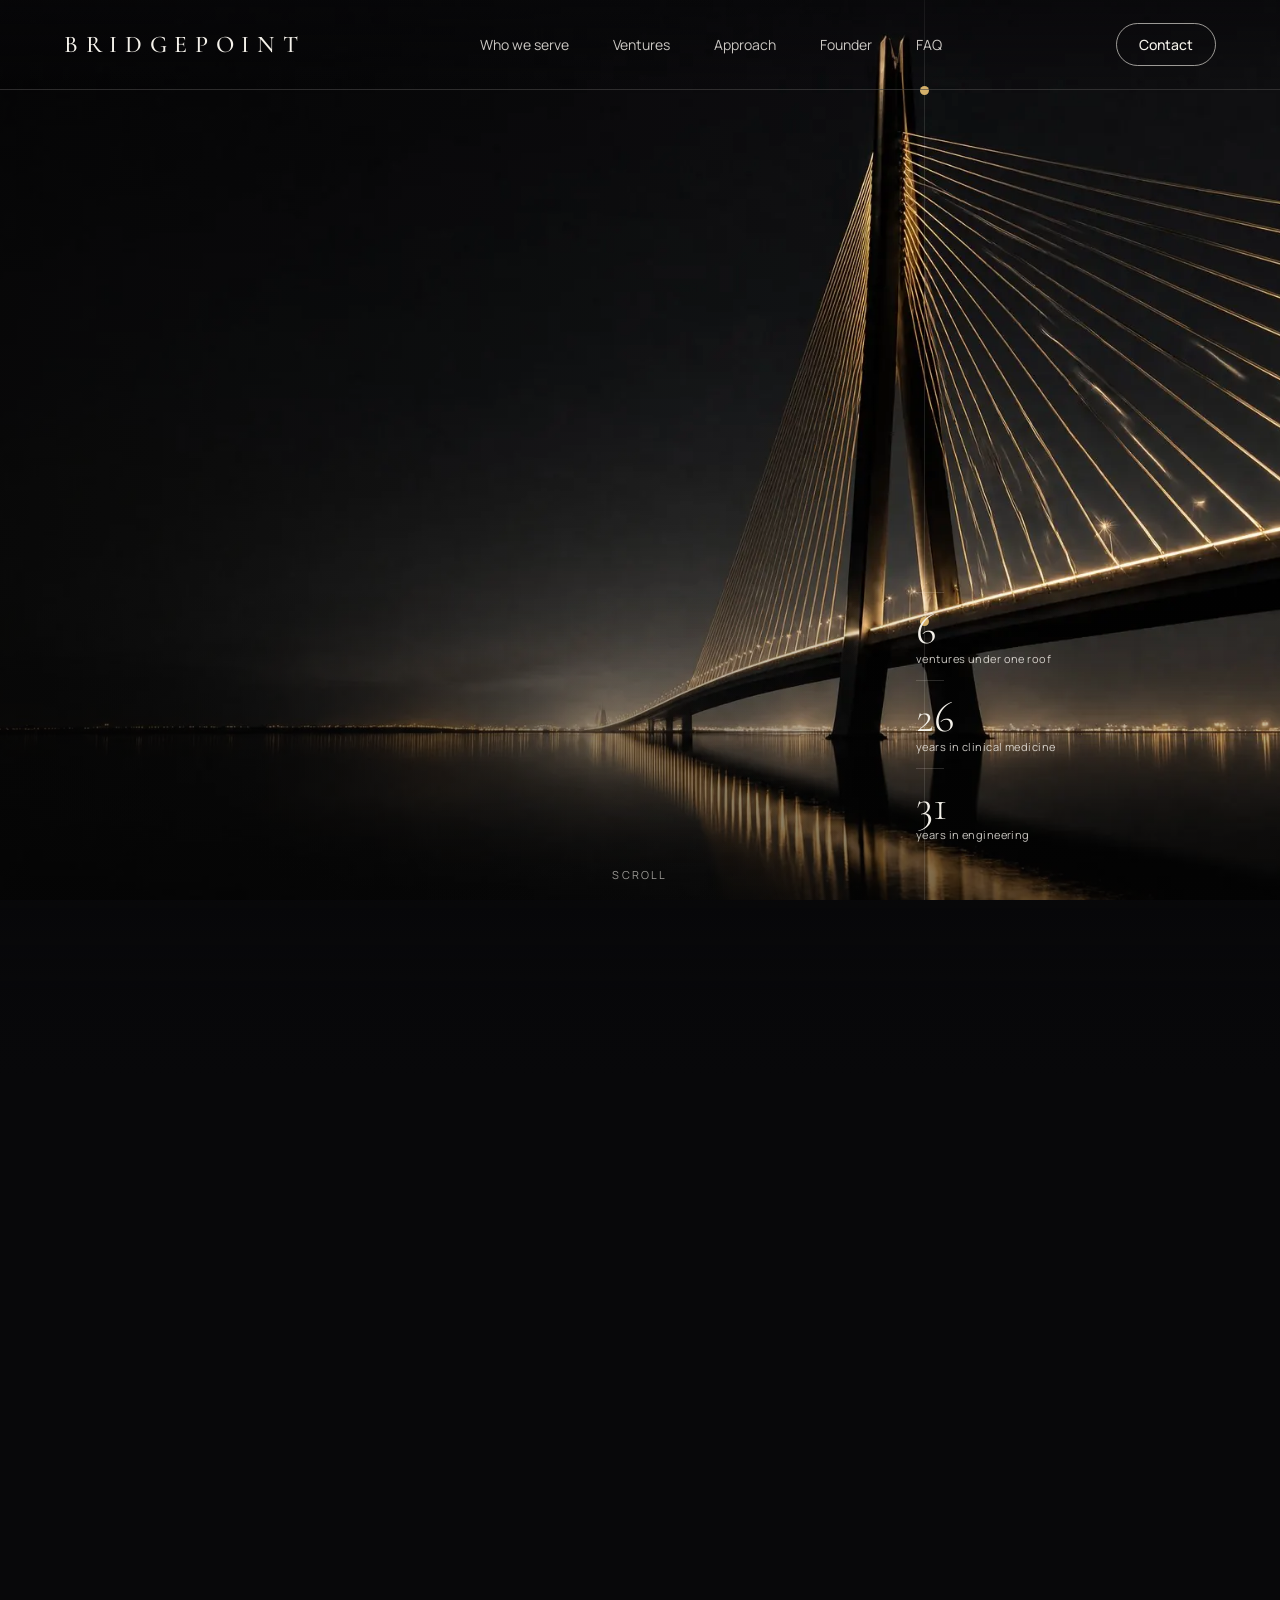
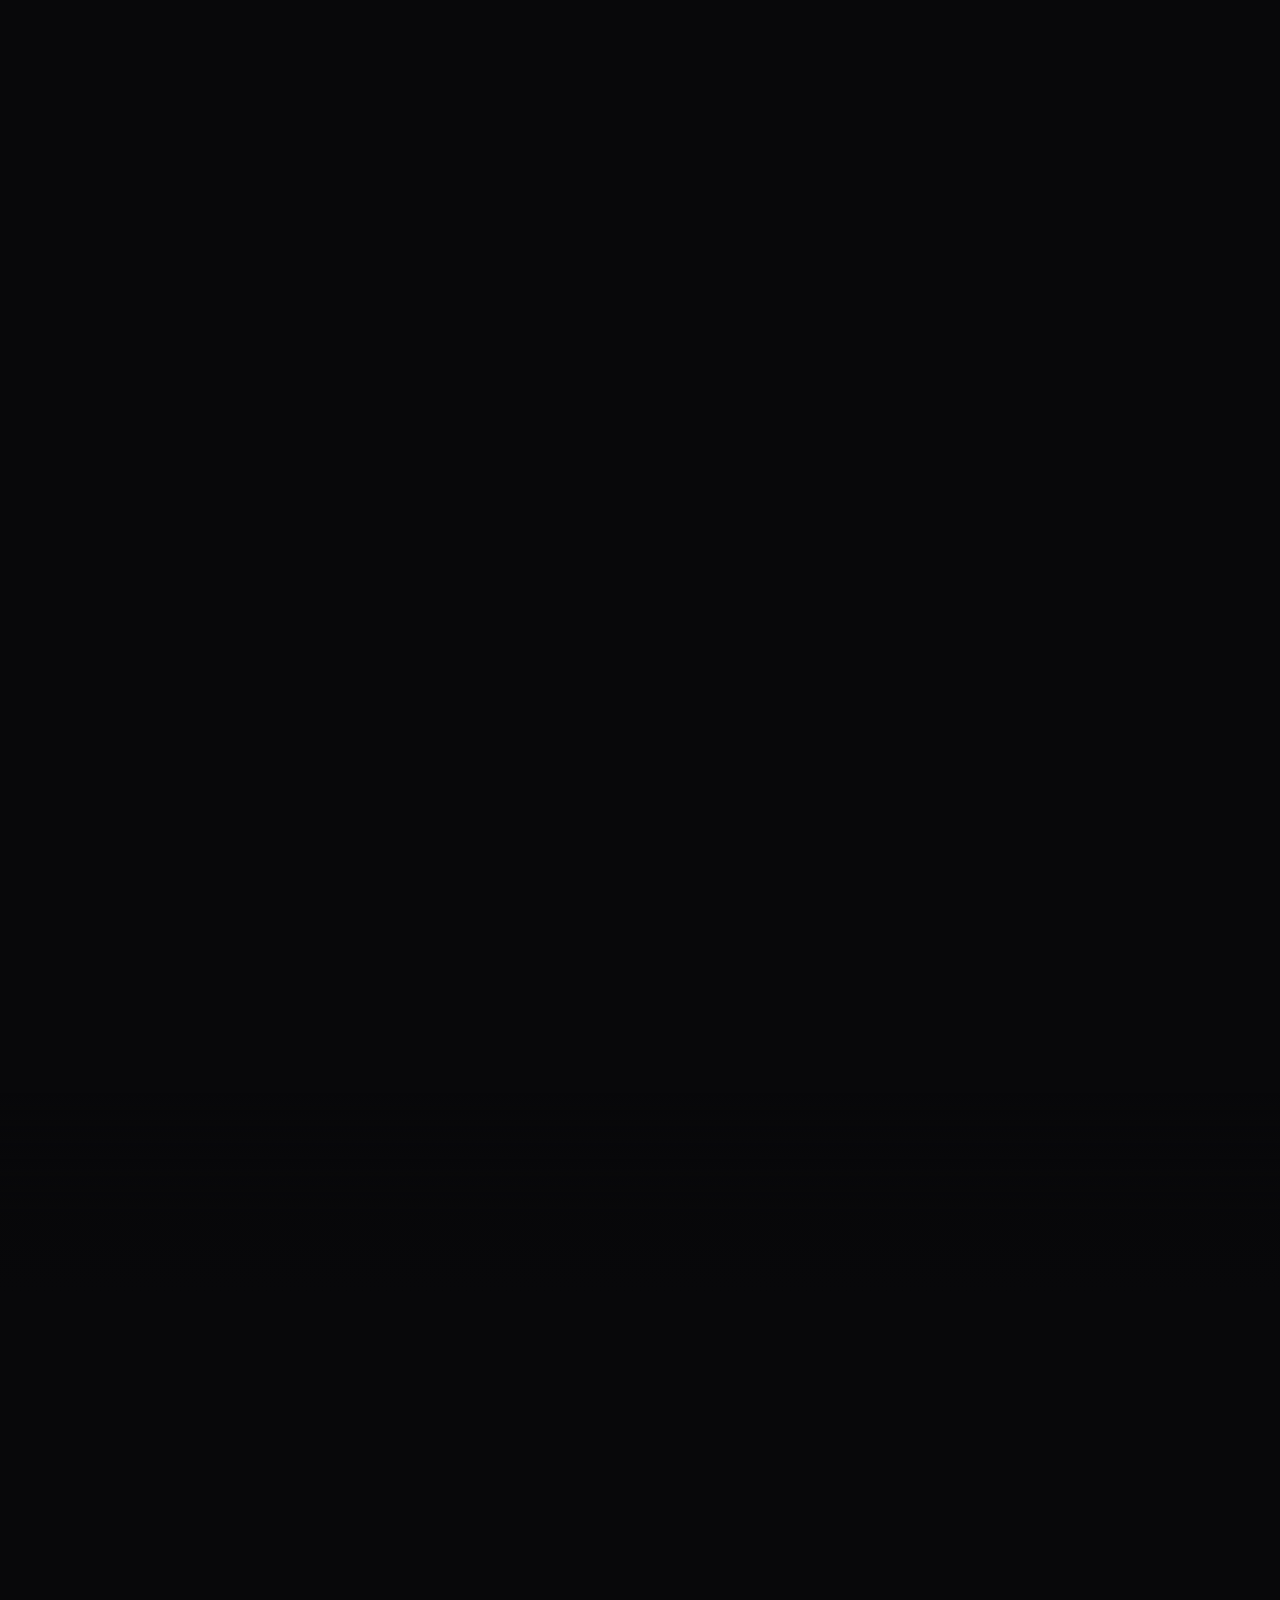
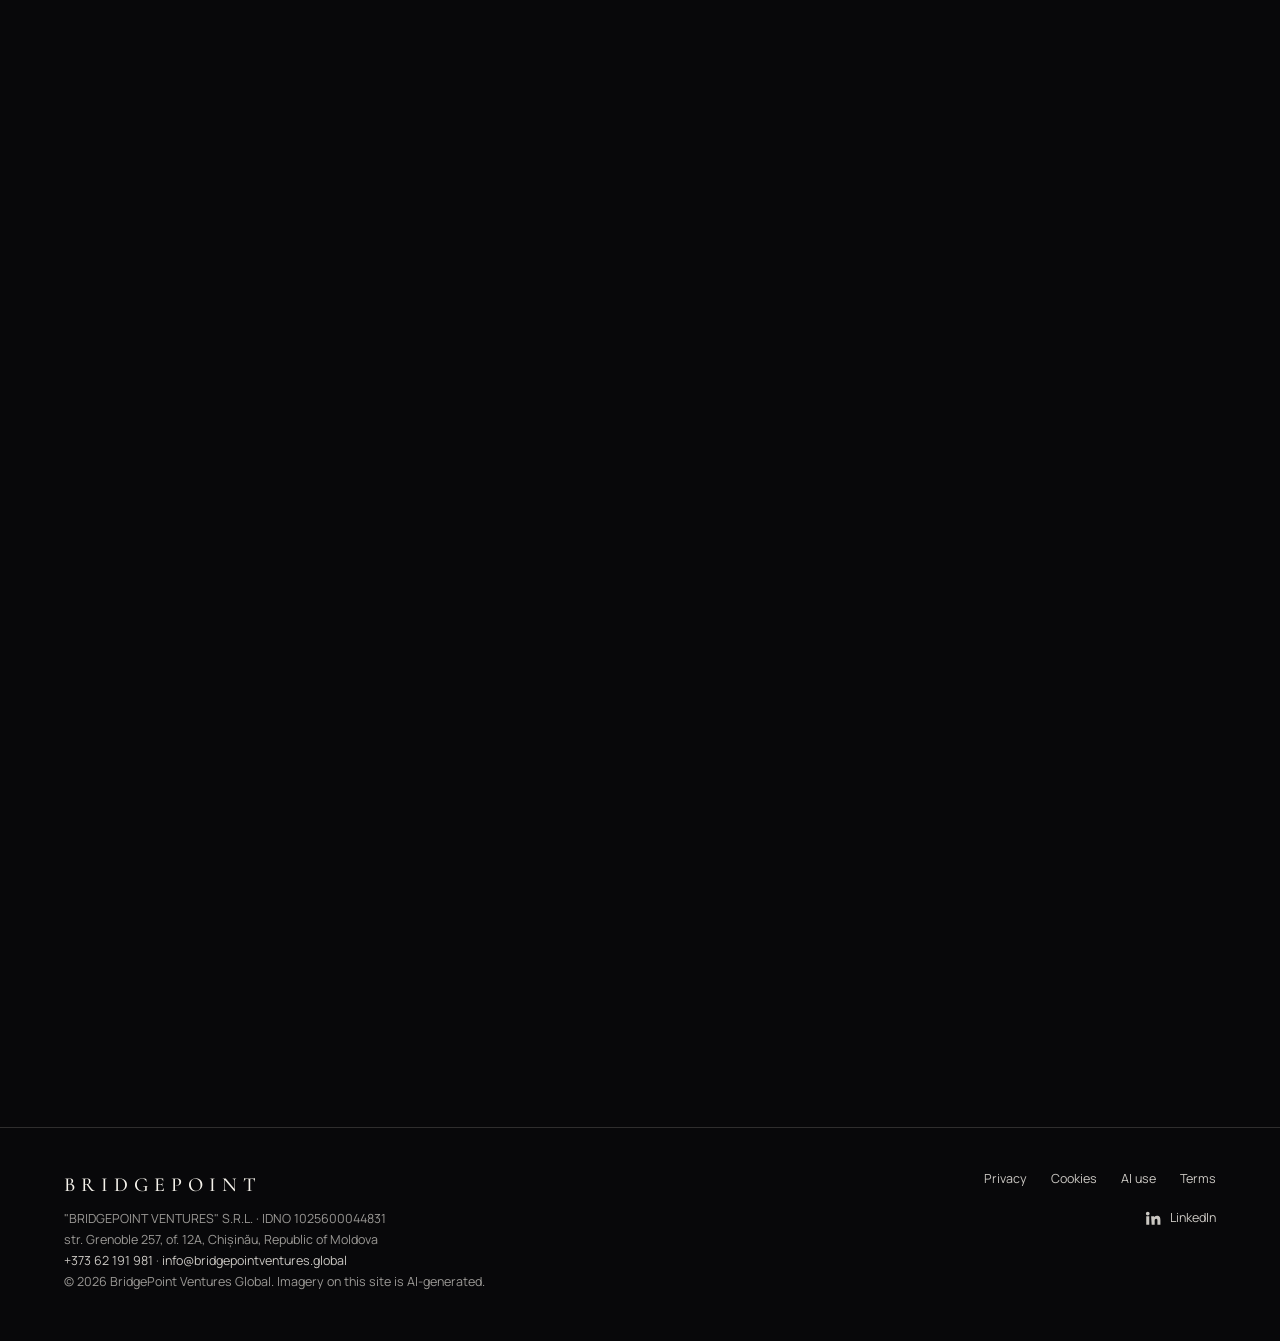
==== commit 3f16c495: "FAQ: whole section collapses; all answers shown when open Co-Authored-By: Claude Opus 5.5 <noreply@a" ====
--- a/index.html
+++ b/index.html
@@ -19,10 +19,10 @@
 <link rel="preload" href="/fonts/cormorant-garamond-latin-300-normal.woff2" as="font" type="font/woff2" crossorigin>
 <link rel="preload" href="/fonts/manrope-latin-400-normal.woff2" as="font" type="font/woff2" crossorigin>
 <link rel="preload" href="/img/hero.webp" as="image">
-<link rel="stylesheet" href="/css/site.css?v=2026102906">
+<link rel="stylesheet" href="/css/site.css?v=2026102909">
 <script type="application/ld+json">{"@context":"https://schema.org","@type":"Organization","name":"BridgePoint Ventures Global","legalName":"BRIDGEPOINT VENTURES S.R.L.","url":"https://bridgepointventures.global/","email":"info@bridgepointventures.global","founder":{"@type":"Person","name":"Dr Suzanne O'Connell","sameAs":["https://www.linkedin.com/in/dr-suzanne-o-connell"]},"address":{"@type":"PostalAddress","streetAddress":"str. Grenoble 257, of. 12A","addressLocality":"Chișinău","addressCountry":"MD"}}</script>
 <script type="application/ld+json">{"@context": "https://schema.org", "@type": "FAQPage", "mainEntity": [{"@type": "Question", "name": "Who do you work with, and who is it not for?", "acceptedAnswer": {"@type": "Answer", "text": "Health and service businesses, clinicians, founders and experts who want AI, technology and visibility done properly. It is not for anyone looking for a quick template or a cheap shortcut."}}, {"@type": "Question", "name": "What happens on the first call?", "acceptedAnswer": {"@type": "Answer", "text": "Thirty minutes, no pitch. We listen, ask the questions that matter, and you leave with a clearer next step whether or not we work together."}}, {"@type": "Question", "name": "Who does the work?", "acceptedAnswer": {"@type": "Answer", "text": "Every engagement is led by Dr Suzanne, with specialist support behind her. You always know who is accountable."}}, {"@type": "Question", "name": "How long until we see results?", "acceptedAnswer": {"@type": "Answer", "text": "It depends on the scope and what you need. We agree a realistic timeline with you before any work starts."}}, {"@type": "Question", "name": "How does pricing work?", "acceptedAnswer": {"@type": "Answer", "text": "Every project is scoped after the first call. You get a clear proposal setting out what is included and what it costs before you commit to anything."}}, {"@type": "Question", "name": "Is our data safe?", "acceptedAnswer": {"@type": "Answer", "text": "Yes. Everything we build is secure by design and GDPR compliant, and we tell you clearly wherever AI is involved."}}, {"@type": "Question", "name": "Do you work outside Moldova?", "acceptedAnswer": {"@type": "Answer", "text": "Yes. We work worldwide, in English and Romanian."}}, {"@type": "Question", "name": "How are you different from an agency or a freelancer?", "acceptedAnswer": {"@type": "Answer", "text": "A doctor and engineer leads every engagement, so the work is clinically grounded and technically sound, not just marketing."}}]}</script>
-<script src="/js/site.js?v=2026102906" defer></script>
+<script src="/js/site.js?v=2026102909" defer></script>
 </head>
 <body>
 <a class="skip" href="#main">Skip to content</a>
@@ -118,8 +118,8 @@
       <ul class="logos fade d1">
         <li data-logo="techarena"><img src="/img/logos/techarena.svg" alt="Tech Arena, Stockholm" title="Tech Arena, Stockholm" width="162" height="22" loading="lazy" decoding="async"></li>
         <li data-logo="vitalis"><img src="/img/logos/vitalis.png" alt="Vitalis, Gothenburg" title="Vitalis, Gothenburg" width="264" height="160" loading="lazy" decoding="async"></li>
-        <li data-logo="bio4dreams"><img src="/img/logos/bio4dreams.png" alt="Bio4Dreams, Milan" title="Bio4Dreams, Milan" width="641" height="133" loading="lazy" decoding="async"></li>
-        <li data-logo="startup-moldova"><img src="/img/logos/startup-moldova.png" alt="Moldova Startup Summit, Chișinău" title="Moldova Startup Summit, Chișinău" width="438" height="156" loading="lazy" decoding="async"></li>
+        <li data-logo="smartcitylab"><img src="/img/logos/smartcitylab.svg" alt="Smart City Lab, Milan" title="Smart City Lab, Milan" width="340" height="54" loading="lazy" decoding="async"></li>
+        <li data-logo="startup-moldova" class="has-cap"><img src="/img/logos/startup-moldova.png" alt="Startup Moldova Summit, Chișinău" title="Startup Moldova Summit, Chișinău" width="438" height="156" loading="lazy" decoding="async"><span class="logo-cap" aria-hidden="true">Summit</span></li>
         <li data-logo="rubikhub"><img src="/img/logos/rubikhub.svg" alt="RubikHub HealthTech, Iași" title="RubikHub HealthTech, Iași" width="149" height="64" loading="lazy" decoding="async"></li>
         <li data-logo="innomedcatalyst"><img src="/img/logos/innomedcatalyst.png" alt="InnoMedCatalyst, Piatra Neamț" title="InnoMedCatalyst, Piatra Neamț" width="248" height="160" loading="lazy" decoding="async"></li>
       </ul>
@@ -133,7 +133,7 @@
         <li class="fade d4"><svg class="std-ico" viewBox="0 0 24 24" aria-hidden="true" focusable="false"><path d="M2 12s3.6-7 10-7 10 7 10 7-3.6 7-10 7S2 12 2 12z"/><circle cx="12" cy="12" r="3"/></svg><span class="std-n">03</span><h3>EU AI Act transparency</h3><p>People always know when they are dealing with AI, and AI images are labelled.</p></li>
         <li class="fade d5"><svg class="std-ico" viewBox="0 0 24 24" aria-hidden="true" focusable="false"><path d="M3 12h4l2-5 4 10 2-5h6"/></svg><span class="std-n">04</span><h3>Human-led, clinically grounded</h3><p>Clinical judgement stays with people. AI does the heavy lifting.</p></li>
         <li class="fade d6"><svg class="std-ico" viewBox="0 0 24 24" aria-hidden="true" focusable="false"><path d="M12 21s-7-6.2-7-11.5A7 7 0 0 1 19 9.5C19 14.8 12 21 12 21z"/><circle cx="12" cy="9.5" r="2.5"/></svg><span class="std-n">05</span><h3>Moldova IT Park resident</h3><p>A registered technology company, based in Chișinău.</p></li>
-        <li class="fade d7"><svg class="std-ico" viewBox="0 0 24 24" aria-hidden="true" focusable="false"><circle cx="12" cy="12" r="9"/><path d="M3 12h18M12 3c2.8 3 2.8 15 0 18M12 3c-2.8 3-2.8 15 0 18"/></svg><span class="std-n">06</span><h3>Working worldwide</h3><p>Clients across Europe, the Nordics, the Gulf and beyond.</p></li>
+        <li class="fade d7"><svg class="std-ico" viewBox="0 0 24 24" aria-hidden="true" focusable="false"><circle cx="12" cy="12" r="9"/><path d="M3 12h18M12 3c2.8 3 2.8 15 0 18M12 3c-2.8 3-2.8 15 0 18"/></svg><span class="std-n">06</span><h3>Working worldwide</h3><p>Clients across the USA, Europe, the Nordics, the Gulf and beyond.</p></li>
       </ul>
     </div>
   </section>
@@ -165,17 +165,18 @@
     <div class="faq-head">
       <p class="eyebrow fade">Questions</p>
       <h2 id="faq-h"><span class="win"><span>Before you <em>book a call.</em></span></span></h2>
-    </div>
-    <div class="faq-list">
-      <details class="qa fade d2"><summary><span class="q-n">01</span><span class="q">Who do you work with, and who is it not for?</span><span class="q-ico" aria-hidden="true"></span></summary><div class="a"><p>Health and service businesses, clinicians, founders and experts who want AI, technology and visibility done properly. It is not for anyone looking for a quick template or a cheap shortcut.</p></div></details>
-      <details class="qa fade d2"><summary><span class="q-n">02</span><span class="q">What happens on the first call?</span><span class="q-ico" aria-hidden="true"></span></summary><div class="a"><p>Thirty minutes, no pitch. We listen, ask the questions that matter, and you leave with a clearer next step whether or not we work together.</p></div></details>
-      <details class="qa fade d3"><summary><span class="q-n">03</span><span class="q">Who does the work?</span><span class="q-ico" aria-hidden="true"></span></summary><div class="a"><p>Every engagement is led by Dr Suzanne, with specialist support behind her. You always know who is accountable.</p></div></details>
-      <details class="qa fade d3"><summary><span class="q-n">04</span><span class="q">How long until we see results?</span><span class="q-ico" aria-hidden="true"></span></summary><div class="a"><p>It depends on the scope and what you need. We agree a realistic timeline with you before any work starts.</p></div></details>
-      <details class="qa fade d4"><summary><span class="q-n">05</span><span class="q">How does pricing work?</span><span class="q-ico" aria-hidden="true"></span></summary><div class="a"><p>Every project is scoped after the first call. You get a clear proposal setting out what is included and what it costs before you commit to anything.</p></div></details>
-      <details class="qa fade d4"><summary><span class="q-n">06</span><span class="q">Is our data safe?</span><span class="q-ico" aria-hidden="true"></span></summary><div class="a"><p>Yes. Everything we build is secure by design and GDPR compliant, and we tell you clearly wherever AI is involved.</p></div></details>
-      <details class="qa fade d5"><summary><span class="q-n">07</span><span class="q">Do you work outside Moldova?</span><span class="q-ico" aria-hidden="true"></span></summary><div class="a"><p>Yes. We work worldwide, in English and Romanian.</p></div></details>
-      <details class="qa fade d5"><summary><span class="q-n">08</span><span class="q">How are you different from an agency or a freelancer?</span><span class="q-ico" aria-hidden="true"></span></summary><div class="a"><p>A doctor and engineer leads every engagement, so the work is clinically grounded and technically sound, not just marketing.</p></div></details>
-    </div>
+      <button type="button" class="more-btn fade d2" aria-expanded="false" aria-controls="faqMore" data-open="Close" data-closed="See the questions"><span class="more-label">See the questions</span> <span class="more-ico" aria-hidden="true">+</span></button>
+    </div>
+    <div class="more" id="faqMore"><div class="more-inner"><div class="faq-list">
+      <div class="qa"><h3 class="q"><span class="q-n">01</span>Who do you work with, and who is it not for?</h3><p class="a">Health and service businesses, clinicians, founders and experts who want AI, technology and visibility done properly. It is not for anyone looking for a quick template or a cheap shortcut.</p></div>
+      <div class="qa"><h3 class="q"><span class="q-n">02</span>What happens on the first call?</h3><p class="a">Thirty minutes, no pitch. We listen, ask the questions that matter, and you leave with a clearer next step whether or not we work together.</p></div>
+      <div class="qa"><h3 class="q"><span class="q-n">03</span>Who does the work?</h3><p class="a">Every engagement is led by Dr Suzanne, with specialist support behind her. You always know who is accountable.</p></div>
+      <div class="qa"><h3 class="q"><span class="q-n">04</span>How long until we see results?</h3><p class="a">It depends on the scope and what you need. We agree a realistic timeline with you before any work starts.</p></div>
+      <div class="qa"><h3 class="q"><span class="q-n">05</span>How does pricing work?</h3><p class="a">Every project is scoped after the first call. You get a clear proposal setting out what is included and what it costs before you commit to anything.</p></div>
+      <div class="qa"><h3 class="q"><span class="q-n">06</span>Is our data safe?</h3><p class="a">Yes. Everything we build is secure by design and GDPR compliant, and we tell you clearly wherever AI is involved.</p></div>
+      <div class="qa"><h3 class="q"><span class="q-n">07</span>Do you work outside Moldova?</h3><p class="a">Yes. We work worldwide, in English and Romanian.</p></div>
+      <div class="qa"><h3 class="q"><span class="q-n">08</span>How are you different from an agency or a freelancer?</h3><p class="a">A doctor and engineer leads every engagement, so the work is clinically grounded and technically sound, not just marketing.</p></div>
+    </div></div></div>
   </section>
 
   <section class="contact" id="contact" data-scene="4" aria-labelledby="contact-h">
@@ -183,8 +184,8 @@
     <h2 id="contact-h"><span class="win"><span>What brings <em>you here?</em></span></span></h2>
     <fieldset class="topics fade d2">
       <legend>Choose a topic</legend>
-      <button type="button" class="topic" aria-pressed="true" data-topic="HealthTech">HealthTech</button>
-      <button type="button" class="topic" aria-pressed="false" data-topic="AI">AI</button>
+      <button type="button" class="topic" aria-pressed="true" data-topic="AI">AI</button>
+      <button type="button" class="topic" aria-pressed="false" data-topic="HealthTech">HealthTech</button>
       <button type="button" class="topic" aria-pressed="false" data-topic="Speaking">Speaking</button>
       <button type="button" class="topic" aria-pressed="false" data-topic="Dr Suzanne">Dr Suzanne</button>
       <button type="button" class="topic" aria-pressed="false" data-topic="Reinvention">Reinvention</button>
--- a/css/site.css
+++ b/css/site.css
@@ -332,3 +332,20 @@
 @media (prefers-reduced-motion:reduce){html{scroll-behavior:auto}}
 .menu-btn{width:48px;height:48px;padding:0;justify-content:center;gap:0}
 .menu-btn .bars{width:18px}
+.stage-row .logos li[data-logo="smartcitylab"] img{max-height:26px;max-width:170px}
+.logos li.has-cap{flex-direction:column;gap:6px;height:auto}
+.logo-cap{font-size:10px;letter-spacing:.42em;text-transform:uppercase;color:var(--soft);opacity:.85;padding-left:.42em;line-height:1;transition:color .4s var(--ease),opacity .4s var(--ease)}
+.logos li.has-cap:hover .logo-cap{color:var(--gold);opacity:1}
+.stage-row .logos li[data-logo="startup-moldova"] img{max-height:28px}
+@media (max-width:480px){.stage-row .logos li[data-logo="smartcitylab"] img{max-width:100%;max-height:22px}}
+.faq{display:block}
+.faq-head{position:static;margin-bottom:0}
+.faq .more-inner .faq-list{margin-top:44px}
+.faq-list{display:grid;grid-template-columns:repeat(2,minmax(0,1fr));gap:0 56px;border-top:0}
+.qa{border-top:1px solid var(--hair);border-bottom:0;padding:28px 0 30px}
+.qa .q{display:flex;gap:16px;align-items:baseline;margin:0 0 12px;font-family:var(--serif);font-weight:400;font-size:clamp(21px,1.9vw,26px);line-height:1.25;color:var(--soft)}
+.qa .q-n{flex:none;font-size:15px;color:var(--gold)}
+.qa .a{margin:0;padding:0 0 0 34px;font-size:15.5px;line-height:1.75;color:var(--soft-80);max-width:560px;animation:none}
+.more.open .qa{animation:qaOpen .7s var(--ease) both}
+@media (max-width:900px){.faq-list{grid-template-columns:1fr}}
+@media (prefers-reduced-motion:reduce){.more.open .qa{animation:none}}
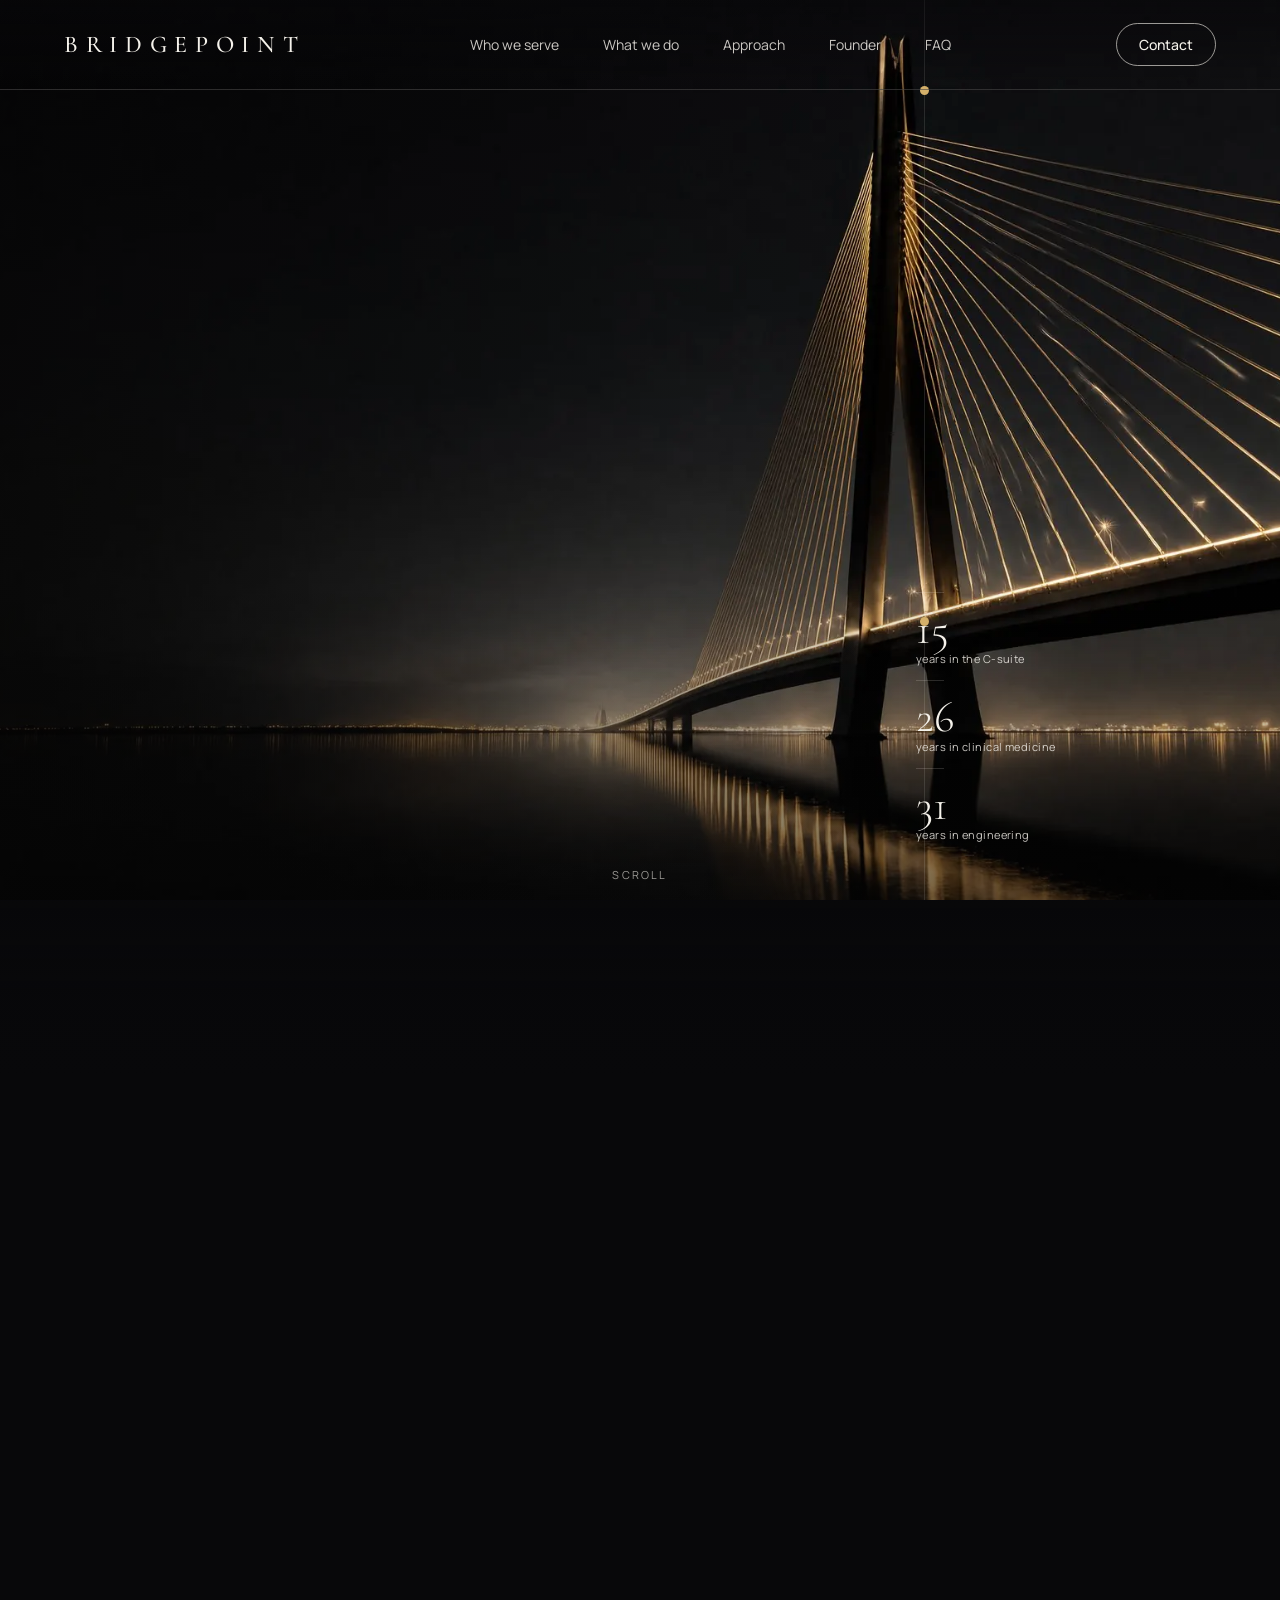
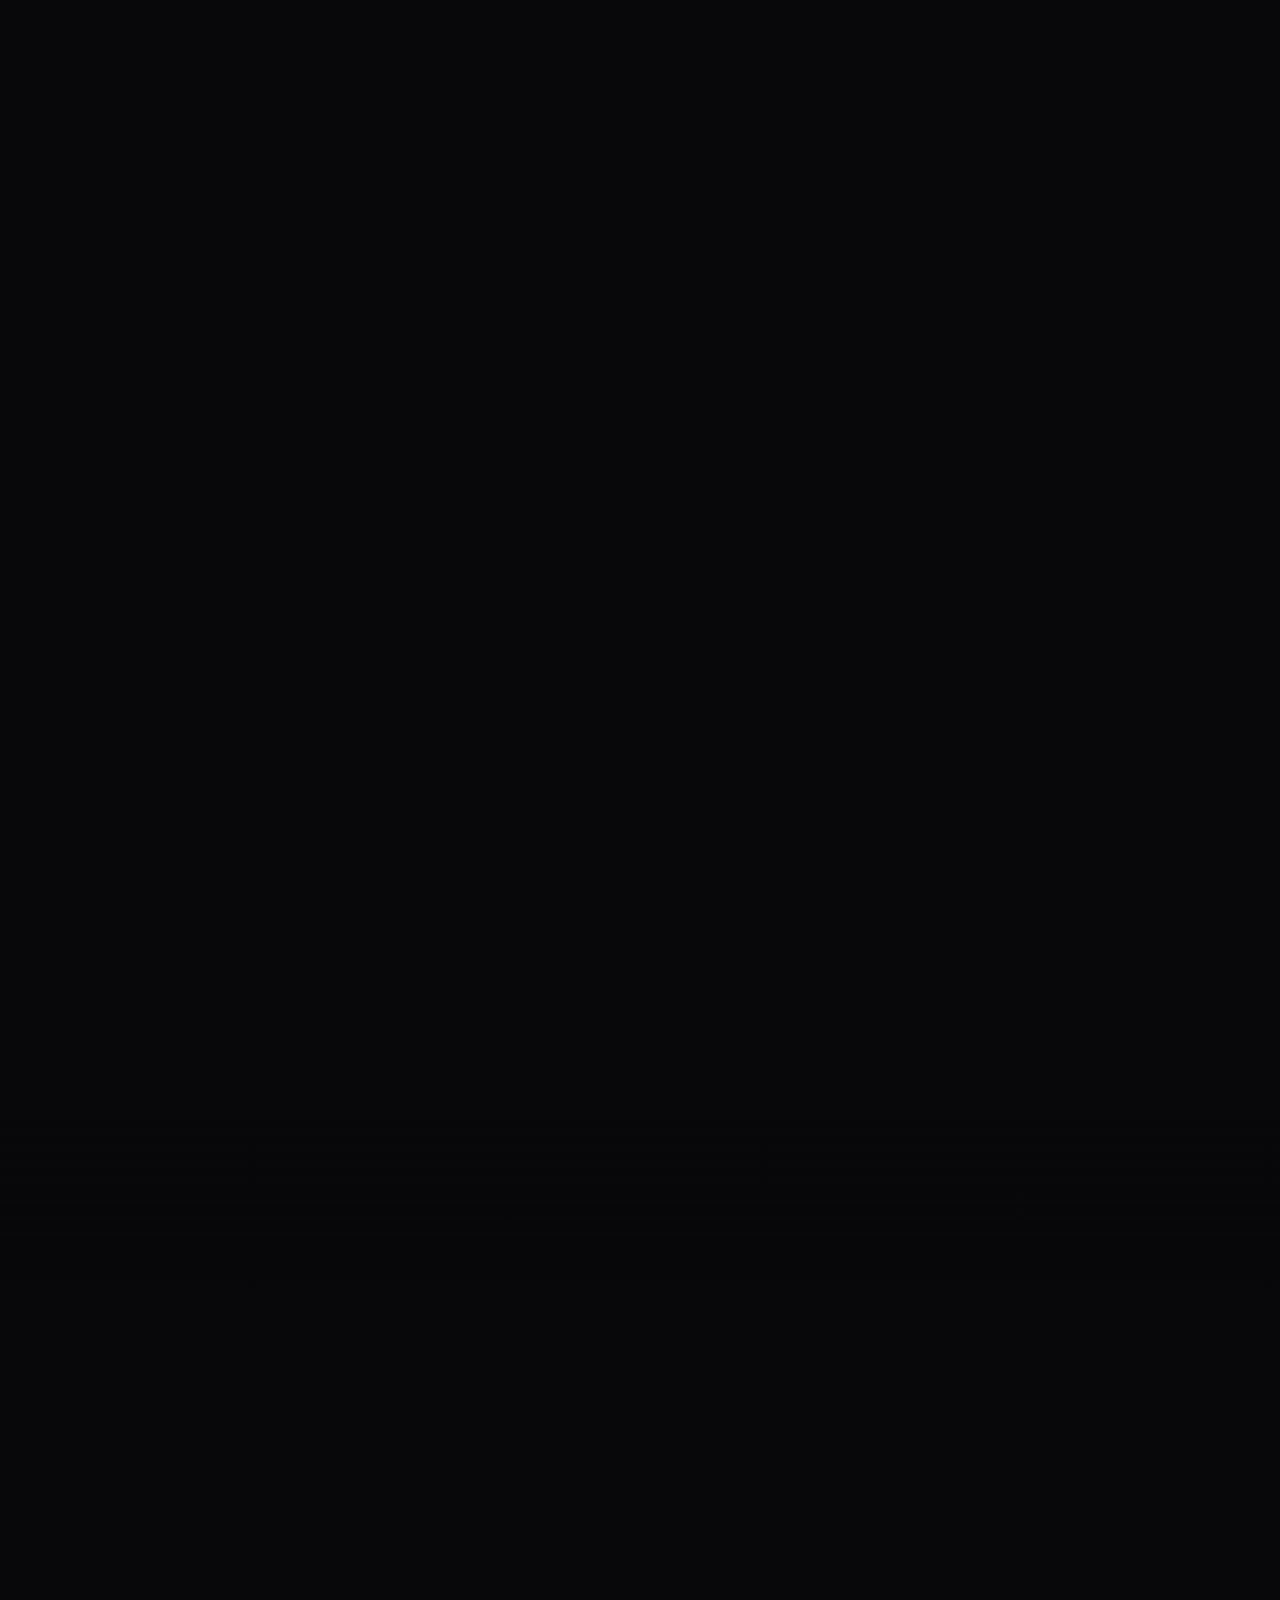
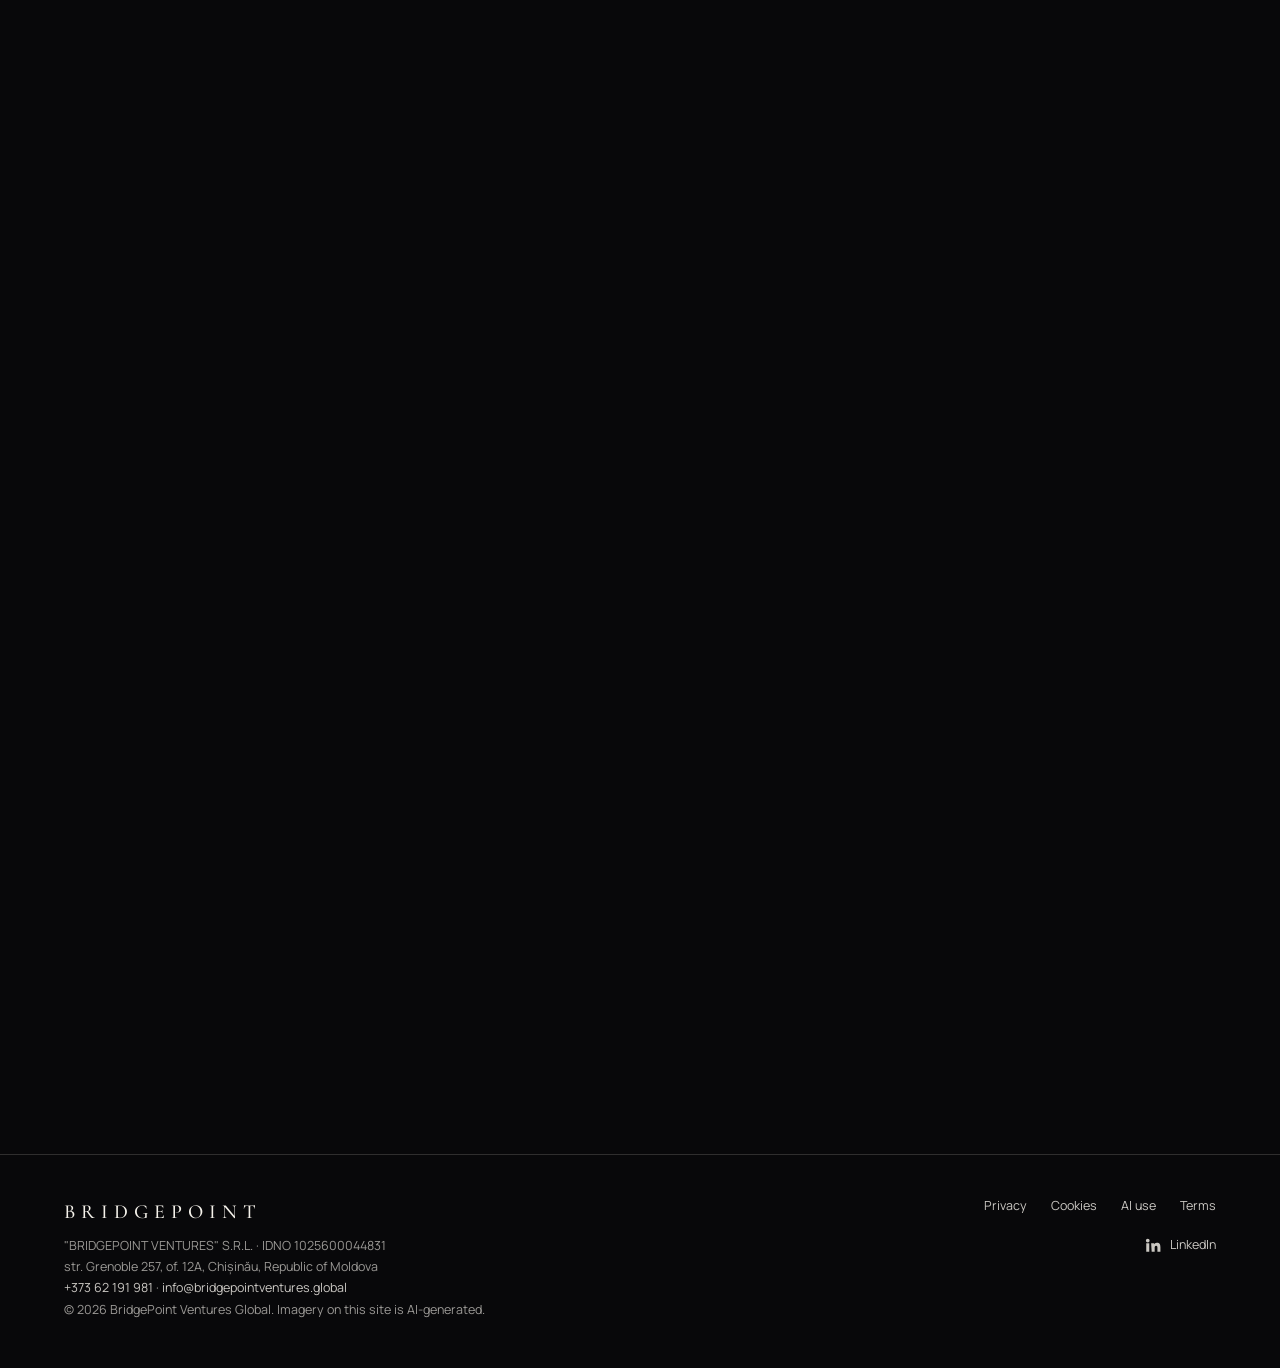
==== commit 17093496: "Four practices: AI for business, HealthTech, Brand building, Dr Suzanne; lead with AI for business C" ====
--- a/index.html
+++ b/index.html
@@ -5,13 +5,14 @@
 <meta http-equiv="Content-Security-Policy" content="default-src 'self'; script-src 'self' https://static.cloudflareinsights.com; style-src 'self'; img-src 'self' data:; media-src 'self'; font-src 'self'; connect-src 'self' https://cloudflareinsights.com; object-src 'none'; base-uri 'self'; form-action 'self'">
 <meta name="referrer" content="strict-origin-when-cross-origin">
 <meta name="viewport" content="width=device-width, initial-scale=1">
-<title>BridgePoint Ventures Global</title>
-<meta name="description" content="BridgePoint Ventures Global is a doctor-founded holding company building health technology, AI systems and the people who lead them.">
+<title>BridgePoint Ventures Global · Doctor-led AI for business and healthcare</title>
+<meta name="description" content="Doctor-led AI for business and healthcare. AI strategy, automation and systems for companies of every kind, HealthTech advisory, speaking and brand building. Founded by Dr Suzanne O'Connell, working worldwide.">
 <meta name="theme-color" content="#08080A">
+<meta name="trustpilot-one-time-domain-verification-id" content="f38e2ebd-95e1-4fe7-8add-2556df943580"/>
 <link rel="canonical" href="https://bridgepointventures.global/">
 <meta property="og:type" content="website">
 <meta property="og:title" content="BridgePoint Ventures Global · Built to carry what matters">
-<meta property="og:description" content="A doctor-founded holding company building health technology, AI systems and the people who lead them.">
+<meta property="og:description" content="A doctor-founded company bringing AI to business and healthcare, and building the people who lead it.">
 <meta property="og:url" content="https://bridgepointventures.global/">
 <meta property="og:image" content="https://bridgepointventures.global/img/og.jpg">
 <meta name="twitter:card" content="summary_large_image">
@@ -19,10 +20,10 @@
 <link rel="preload" href="/fonts/cormorant-garamond-latin-300-normal.woff2" as="font" type="font/woff2" crossorigin>
 <link rel="preload" href="/fonts/manrope-latin-400-normal.woff2" as="font" type="font/woff2" crossorigin>
 <link rel="preload" href="/img/hero.webp" as="image">
-<link rel="stylesheet" href="/css/site.css?v=2026102909">
-<script type="application/ld+json">{"@context":"https://schema.org","@type":"Organization","name":"BridgePoint Ventures Global","legalName":"BRIDGEPOINT VENTURES S.R.L.","url":"https://bridgepointventures.global/","email":"info@bridgepointventures.global","founder":{"@type":"Person","name":"Dr Suzanne O'Connell","sameAs":["https://www.linkedin.com/in/dr-suzanne-o-connell"]},"address":{"@type":"PostalAddress","streetAddress":"str. Grenoble 257, of. 12A","addressLocality":"Chișinău","addressCountry":"MD"}}</script>
-<script type="application/ld+json">{"@context": "https://schema.org", "@type": "FAQPage", "mainEntity": [{"@type": "Question", "name": "Who do you work with, and who is it not for?", "acceptedAnswer": {"@type": "Answer", "text": "Health and service businesses, clinicians, founders and experts who want AI, technology and visibility done properly. It is not for anyone looking for a quick template or a cheap shortcut."}}, {"@type": "Question", "name": "What happens on the first call?", "acceptedAnswer": {"@type": "Answer", "text": "Thirty minutes, no pitch. We listen, ask the questions that matter, and you leave with a clearer next step whether or not we work together."}}, {"@type": "Question", "name": "Who does the work?", "acceptedAnswer": {"@type": "Answer", "text": "Every engagement is led by Dr Suzanne, with specialist support behind her. You always know who is accountable."}}, {"@type": "Question", "name": "How long until we see results?", "acceptedAnswer": {"@type": "Answer", "text": "It depends on the scope and what you need. We agree a realistic timeline with you before any work starts."}}, {"@type": "Question", "name": "How does pricing work?", "acceptedAnswer": {"@type": "Answer", "text": "Every project is scoped after the first call. You get a clear proposal setting out what is included and what it costs before you commit to anything."}}, {"@type": "Question", "name": "Is our data safe?", "acceptedAnswer": {"@type": "Answer", "text": "Yes. Everything we build is secure by design and GDPR compliant, and we tell you clearly wherever AI is involved."}}, {"@type": "Question", "name": "Do you work outside Moldova?", "acceptedAnswer": {"@type": "Answer", "text": "Yes. We work worldwide, in English and Romanian."}}, {"@type": "Question", "name": "How are you different from an agency or a freelancer?", "acceptedAnswer": {"@type": "Answer", "text": "A doctor and engineer leads every engagement, so the work is clinically grounded and technically sound, not just marketing."}}]}</script>
-<script src="/js/site.js?v=2026102909" defer></script>
+<link rel="stylesheet" href="/css/site.css?v=2026103011">
+<script type="application/ld+json">{"@context": "https://schema.org", "@graph": [{"@type": "Organization", "@id": "https://bridgepointventures.global/#org", "name": "BridgePoint Ventures Global", "legalName": "BRIDGEPOINT VENTURES S.R.L.", "url": "https://bridgepointventures.global/", "logo": "https://bridgepointventures.global/favicon.svg", "image": "https://bridgepointventures.global/img/og.jpg", "email": "info@bridgepointventures.global", "telephone": "+373 62 191 981", "description": "A doctor-founded company bringing AI to business and healthcare, and building the people who lead it.", "areaServed": "Worldwide", "knowsAbout": ["Artificial intelligence", "AI automation for businesses", "AI strategy", "Health technology", "Public speaking", "Personal brand building", "Women's leadership"], "identifier": {"@type": "PropertyValue", "propertyID": "IDNO", "value": "1025600044831"}, "address": {"@type": "PostalAddress", "streetAddress": "str. Grenoble 257, of. 12A", "addressLocality": "Chișinău", "addressCountry": "MD"}, "founder": {"@id": "https://bridgepointventures.global/#founder"}}, {"@type": "Person", "@id": "https://bridgepointventures.global/#founder", "name": "Dr Suzanne O'Connell", "honorificPrefix": "Dr", "jobTitle": "Founder and CEO", "worksFor": {"@id": "https://bridgepointventures.global/#org"}, "description": "Doctor and engineer. Founder of BridgePoint Ventures Global, speaker on AI in healthcare and former Honorary Consul of Ireland in Moldova.", "alumniOf": {"@type": "CollegeOrUniversity", "name": "Trinity College Dublin"}, "knowsLanguage": ["English", "Romanian"], "award": ["Spirit of Ireland Award (2004)", "Pio Manzù Gold Medal (2007)"], "knowsAbout": ["Medicine", "Engineering", "Artificial intelligence in healthcare", "Obesity management"], "sameAs": ["https://www.linkedin.com/in/dr-suzanne-o-connell"]}, {"@type": "WebSite", "@id": "https://bridgepointventures.global/#site", "url": "https://bridgepointventures.global/", "name": "BridgePoint Ventures Global", "publisher": {"@id": "https://bridgepointventures.global/#org"}, "inLanguage": "en"}]}</script>
+<script type="application/ld+json">{"@context": "https://schema.org", "@type": "FAQPage", "mainEntity": [{"@type": "Question", "name": "Who do you work with, and who is it not for?", "acceptedAnswer": {"@type": "Answer", "text": "Businesses of every kind, healthcare organisations, founders and experts who want AI, technology and visibility done properly. It is not for anyone looking for a quick template or a cheap shortcut."}}, {"@type": "Question", "name": "What happens on the first call?", "acceptedAnswer": {"@type": "Answer", "text": "Thirty minutes, no pitch. We listen, ask the questions that matter, and you leave with a clearer next step whether or not we work together."}}, {"@type": "Question", "name": "Who does the work?", "acceptedAnswer": {"@type": "Answer", "text": "Every engagement is led by Dr Suzanne, with specialist support behind her. You always know who is accountable."}}, {"@type": "Question", "name": "How long until we see results?", "acceptedAnswer": {"@type": "Answer", "text": "It depends on the scope and what you need. We agree a realistic timeline with you before any work starts."}}, {"@type": "Question", "name": "How does pricing work?", "acceptedAnswer": {"@type": "Answer", "text": "Every project is scoped after the first call. You get a clear proposal setting out what is included and what it costs before you commit to anything."}}, {"@type": "Question", "name": "Is our data safe?", "acceptedAnswer": {"@type": "Answer", "text": "Yes. Everything we build is secure by design and GDPR compliant, and we tell you clearly wherever AI is involved."}}, {"@type": "Question", "name": "Do you work outside Moldova?", "acceptedAnswer": {"@type": "Answer", "text": "Yes. We work worldwide, in English and Romanian."}}, {"@type": "Question", "name": "How are you different from an agency or a freelancer?", "acceptedAnswer": {"@type": "Answer", "text": "A doctor and engineer leads every engagement, so the work is clinically grounded and technically sound, not just marketing."}}]}</script>
+<script src="/js/site.js?v=2026103011" defer></script>
 </head>
 <body>
 <a class="skip" href="#main">Skip to content</a>
@@ -41,13 +42,13 @@
 
 <header>
   <a class="logo" href="/" aria-label="BridgePoint Ventures Global, home">BRIDGEPOINT</a>
-  <nav class="main" aria-label="Main"><a href="#who">Who we serve</a><a href="#ventures">Ventures</a><a href="#approach">Approach</a><a href="#founder">Founder</a><a href="#faq">FAQ</a></nav>
+  <nav class="main" aria-label="Main"><a href="#who">Who we serve</a><a href="#ventures">What we do</a><a href="#approach">Approach</a><a href="#founder">Founder</a><a href="#faq">FAQ</a></nav>
   <div class="hdr-r"><a class="pill" href="#contact">Contact</a><button type="button" class="menu-btn" aria-expanded="false" aria-controls="mnav" aria-label="Open navigation"><span class="bars" aria-hidden="true"></span></button></div>
 </header>
 <div class="mnav" id="mnav" aria-hidden="true">
   <nav aria-label="Menu">
     <a href="#who"><span class="m-n">01</span>Who we serve</a>
-    <a href="#ventures"><span class="m-n">02</span>Ventures</a>
+    <a href="#ventures"><span class="m-n">02</span>What we do</a>
     <a href="#approach"><span class="m-n">03</span>Approach</a>
     <a href="#founder"><span class="m-n">04</span>Founder</a>
     <a href="#faq"><span class="m-n">05</span>FAQ</a>
@@ -59,13 +60,13 @@
 <main id="main">
   <section class="hero" data-scene="0" aria-labelledby="hero-h">
     <div>
-      <p class="eyebrow fade">BridgePoint Ventures Global &nbsp;·&nbsp; Health &nbsp;·&nbsp; AI &nbsp;·&nbsp; People</p>
+      <p class="eyebrow fade">BridgePoint Ventures Global &nbsp;·&nbsp; AI &nbsp;·&nbsp; Health &nbsp;·&nbsp; People</p>
       <h1 id="hero-h"><span class="win"><span>Built to carry</span></span><span class="win"><span class="d1"><em>what matters.</em></span></span></h1>
-      <p class="lede fade d3">A doctor-founded holding company building health technology, AI systems and the people who lead them.</p>
-      <div class="ctas fade d4"><a class="btn solid" href="#contact">Start a conversation</a><a class="btn ghost" href="#ventures">Our ventures</a></div>
+      <p class="lede fade d3">A doctor-founded company bringing AI to business and healthcare, and building the people who lead it.</p>
+      <div class="ctas fade d4"><a class="btn solid" href="#contact">Start a conversation</a><a class="btn ghost" href="#ventures">What we do</a></div>
     </div>
     <ul class="stats" aria-label="BridgePoint in numbers">
-      <li class="stat d3"><b class="count" data-to="6">6</b><span>ventures under one roof</span></li>
+      <li class="stat d3"><b class="count" data-to="15">15</b><span>years in the C-suite</span></li>
       <li class="stat d4"><b class="count" data-to="26">26</b><span>years in clinical medicine</span></li>
       <li class="stat d5"><b class="count" data-to="31">31</b><span>years in engineering</span></li>
     </ul>
@@ -79,11 +80,10 @@
     </div>
     <div class="more" id="whoMore"><div class="more-inner"><div class="who-list">
       <a class="who-row" data-topic="AI for my business" href="https://calendly.com/bridgepointventures-info/30min" target="_blank" rel="noopener"><span class="w-n">01</span><span class="w-t">Businesses, in healthcare and beyond</span><span class="w-d">AI, automation and systems that save time without cutting corners, for clinics and for companies of every kind.</span><span class="w-a" aria-hidden="true">↗</span></a>
-      <a class="who-row" data-topic="HealthTech" href="https://calendly.com/bridgepointventures-info/30min" target="_blank" rel="noopener"><span class="w-n">02</span><span class="w-t">HealthTech founders</span><span class="w-d">From idea to compliant product, with a clinician and an engineer at the table.</span><span class="w-a" aria-hidden="true">↗</span></a>
-      <a class="who-row" data-topic="barimetriq" href="https://calendly.com/bridgepointventures-info/30min" target="_blank" rel="noopener"><span class="w-n">03</span><span class="w-t">Obesity and metabolic care teams</span><span class="w-d">Tools and education that meet each patient at their stage in life.</span><span class="w-a" aria-hidden="true">↗</span></a>
-      <a class="who-row" data-topic="Speaking (BOOKED.MD)" href="https://calendly.com/bridgepointventures-info/30min" target="_blank" rel="noopener"><span class="w-n">04</span><span class="w-t">Experts who are the best-kept secret</span><span class="w-d">Overcome obscurity, get on the right stages and become well known.</span><span class="w-a" aria-hidden="true">↗</span></a>
-      <a class="who-row" data-topic="Dr Suzanne" href="https://calendly.com/bridgepointventures-info/30min" target="_blank" rel="noopener"><span class="w-n">05</span><span class="w-t">Leaders and organisations</span><span class="w-d">Keynotes and practical AI training from a doctor who builds.</span><span class="w-a" aria-hidden="true">↗</span></a>
-      <a class="who-row" data-topic="The Reinvention Room" href="https://calendly.com/bridgepointventures-info/30min" target="_blank" rel="noopener"><span class="w-n">06</span><span class="w-t">Women leading their next chapter</span><span class="w-d">Leadership, empowerment and reinvention for women ready for what comes next, at any stage of life.</span><span class="w-a" aria-hidden="true">↗</span></a>
+      <a class="who-row" data-topic="HealthTech" href="https://calendly.com/bridgepointventures-info/30min" target="_blank" rel="noopener"><span class="w-n">02</span><span class="w-t">HealthTech founders and clinical teams</span><span class="w-d">From idea to compliant product, with a clinician and an engineer at the table.</span><span class="w-a" aria-hidden="true">↗</span></a>
+      <a class="who-row" data-topic="Speaking (BOOKED.MD)" href="https://calendly.com/bridgepointventures-info/30min" target="_blank" rel="noopener"><span class="w-n">03</span><span class="w-t">Experts who are the best-kept secret</span><span class="w-d">Overcome obscurity, get on the right stages and become well known.</span><span class="w-a" aria-hidden="true">↗</span></a>
+      <a class="who-row" data-topic="Dr Suzanne" href="https://calendly.com/bridgepointventures-info/30min" target="_blank" rel="noopener"><span class="w-n">04</span><span class="w-t">Leaders and organisations</span><span class="w-d">Keynotes and practical AI training from a doctor who builds.</span><span class="w-a" aria-hidden="true">↗</span></a>
+      <a class="who-row" data-topic="The Reinvention Room" href="https://calendly.com/bridgepointventures-info/30min" target="_blank" rel="noopener"><span class="w-n">05</span><span class="w-t">Women leading their next chapter</span><span class="w-d">Leadership, empowerment and reinvention for women ready for what comes next, at any stage of life.</span><span class="w-a" aria-hidden="true">↗</span></a>
     </div></div></div>
   </section>
 
@@ -99,16 +99,14 @@
   </section>
 
   <section class="ventures" id="ventures" data-scene="2" aria-labelledby="ventures-h">
-    <p class="eyebrow fade">Our ventures</p>
-    <h2 id="ventures-h"><span class="win"><span>Six ventures, <em>one standard.</em></span></span></h2>
-    <p class="lede fade d2">Health, technology and people, each with its own focus and the same standard of care.</p>
+    <p class="eyebrow fade">What we do</p>
+    <h2 id="ventures-h"><span class="win"><span>Four practices, <em>one standard.</em></span></span></h2>
+    <p class="lede fade d2">AI, health, visibility and leadership, each with its own focus and the same standard of care.</p>
     <ul class="rail" id="rail">
-      <li class="fade d2"><a class="card" data-topic="barimetriq" href="https://calendly.com/bridgepointventures-info/30min" target="_blank" rel="noopener"><img src="/img/t1.webp" alt="" width="640" height="360" loading="lazy" decoding="async"><span class="n">HEALTHTECH</span><h3>barimetriq™</h3><p>AI-embedded software for obesity management that meets each patient at their stage in life. At MVP stage and preparing to pilot.</p><span class="link">Talk to us about barimetriq <span aria-hidden="true">↗</span></span></a></li>
-      <li class="fade d3"><a class="card" data-topic="Bariatric Health Academy" href="https://calendly.com/bridgepointventures-info/30min" target="_blank" rel="noopener"><img src="/img/t6.webp" alt="" width="640" height="360" loading="lazy" decoding="async"><span class="n">HEALTHTECH</span><h3>Bariatric Health Academy</h3><p>Education in bariatric and metabolic health, built on clinical experience.</p><span class="link">Talk to us about the Academy <span aria-hidden="true">↗</span></span></a></li>
-      <li class="fade d4"><a class="card" data-topic="AI" href="https://calendly.com/bridgepointventures-info/30min" target="_blank" rel="noopener"><img src="/img/t2.webp" alt="" width="640" height="360" loading="lazy" decoding="async"><span class="n">AI</span><h3>AI, built properly</h3><p>Agents, apps and automation for health and service businesses, secure from day one.</p><span class="link">Start a conversation <span aria-hidden="true">↗</span></span></a></li>
-      <li class="fade d5"><a class="card" data-topic="Speaking (BOOKED.MD)" href="https://calendly.com/bridgepointventures-info/30min" target="_blank" rel="noopener"><img src="/img/t3.webp" alt="" width="640" height="360" loading="lazy" decoding="async"><span class="n">SPEAKING</span><h3>BOOKED.MD</h3><p>We help experts who feel like the world&#8217;s best-kept secret overcome obscurity, so they become wealthier and well known.</p><span class="link">Book a speaker <span aria-hidden="true">↗</span></span></a></li>
-      <li class="fade d6"><a class="card" data-topic="Dr Suzanne" href="https://calendly.com/bridgepointventures-info/30min" target="_blank" rel="noopener"><img src="/img/t5.webp" alt="" width="640" height="360" loading="lazy" decoding="async"><span class="n">DR SUZANNE</span><h3>Dr Suzanne</h3><p>Medicine, AI and reinvention in her own voice, for people who want it straight from a doctor.</p><span class="link">Talk to Dr Suzanne <span aria-hidden="true">↗</span></span></a></li>
-      <li class="fade d7"><a class="card" data-topic="The Reinvention Room" href="https://calendly.com/bridgepointventures-info/30min" target="_blank" rel="noopener"><img src="/img/t4.webp" alt="" width="640" height="360" loading="lazy" decoding="async"><span class="n">REINVENTION</span><h3>The Reinvention Room</h3><p>For people starting their next chapter, and for anyone who thinks they have left it too late.</p><span class="link">Talk to us about reinvention <span aria-hidden="true">↗</span></span></a></li>
+      <li class="fade d2"><a class="card" data-topic="AI for my business" href="https://calendly.com/bridgepointventures-info/30min" target="_blank" rel="noopener"><img src="/img/t2.webp" alt="" width="640" height="360" loading="lazy" decoding="async"><span class="n">BUSINESS AND ADVISORY</span><h3>AI for business</h3><p>Strategy, agents, automation and systems that save time without cutting corners, for companies of every kind.</p><span class="inc">AI strategy &nbsp;·&nbsp; Automation &nbsp;·&nbsp; Websites and apps</span><span class="link">Talk about AI for your business <span aria-hidden="true">↗</span></span></a></li>
+      <li class="fade d3"><a class="card" data-topic="HealthTech" href="https://calendly.com/bridgepointventures-info/30min" target="_blank" rel="noopener"><img src="/img/t1.webp" alt="" width="640" height="360" loading="lazy" decoding="async"><span class="n">HEALTHTECH</span><h3>HealthTech</h3><p>Clinically grounded technology and advice for founders, clinics and health organisations, from idea to compliant product.</p><span class="inc">Advisory &nbsp;·&nbsp; barimetriq&#8482; &nbsp;·&nbsp; Bariatric Health Academy</span><span class="link">Talk about HealthTech <span aria-hidden="true">↗</span></span></a></li>
+      <li class="fade d4"><a class="card" data-topic="Brand building" href="https://calendly.com/bridgepointventures-info/30min" target="_blank" rel="noopener"><img src="/img/t3.webp" alt="" width="640" height="360" loading="lazy" decoding="async"><span class="n">SPEAKING AND REINVENTION</span><h3>Brand building</h3><p>For experts who are the best-kept secret and women starting their next chapter. Get visible, get on the right stages and get paid for what you know.</p><span class="inc">BOOKED.MD &nbsp;·&nbsp; The Reinvention Room</span><span class="link">Talk about your brand <span aria-hidden="true">↗</span></span></a></li>
+      <li class="fade d5"><a class="card" data-topic="Dr Suzanne" href="https://calendly.com/bridgepointventures-info/30min" target="_blank" rel="noopener"><img src="/img/t5.webp" alt="" width="640" height="360" loading="lazy" decoding="async"><span class="n">PERSONAL BRAND</span><h3>Dr Suzanne</h3><p>Keynotes, training and commentary on AI in business and healthcare, straight from a doctor who builds.</p><span class="inc">drsuzanne.md</span><span class="link">Book Dr Suzanne <span aria-hidden="true">↗</span></span></a></li>
     </ul>
   </section>
 
@@ -168,7 +166,7 @@
       <button type="button" class="more-btn fade d2" aria-expanded="false" aria-controls="faqMore" data-open="Close" data-closed="See the questions"><span class="more-label">See the questions</span> <span class="more-ico" aria-hidden="true">+</span></button>
     </div>
     <div class="more" id="faqMore"><div class="more-inner"><div class="faq-list">
-      <div class="qa"><h3 class="q"><span class="q-n">01</span>Who do you work with, and who is it not for?</h3><p class="a">Health and service businesses, clinicians, founders and experts who want AI, technology and visibility done properly. It is not for anyone looking for a quick template or a cheap shortcut.</p></div>
+      <div class="qa"><h3 class="q"><span class="q-n">01</span>Who do you work with, and who is it not for?</h3><p class="a">Businesses of every kind, healthcare organisations, founders and experts who want AI, technology and visibility done properly. It is not for anyone looking for a quick template or a cheap shortcut.</p></div>
       <div class="qa"><h3 class="q"><span class="q-n">02</span>What happens on the first call?</h3><p class="a">Thirty minutes, no pitch. We listen, ask the questions that matter, and you leave with a clearer next step whether or not we work together.</p></div>
       <div class="qa"><h3 class="q"><span class="q-n">03</span>Who does the work?</h3><p class="a">Every engagement is led by Dr Suzanne, with specialist support behind her. You always know who is accountable.</p></div>
       <div class="qa"><h3 class="q"><span class="q-n">04</span>How long until we see results?</h3><p class="a">It depends on the scope and what you need. We agree a realistic timeline with you before any work starts.</p></div>
@@ -184,11 +182,10 @@
     <h2 id="contact-h"><span class="win"><span>What brings <em>you here?</em></span></span></h2>
     <fieldset class="topics fade d2">
       <legend>Choose a topic</legend>
-      <button type="button" class="topic" aria-pressed="true" data-topic="AI">AI</button>
+      <button type="button" class="topic" aria-pressed="true" data-topic="AI for my business">AI for business</button>
       <button type="button" class="topic" aria-pressed="false" data-topic="HealthTech">HealthTech</button>
-      <button type="button" class="topic" aria-pressed="false" data-topic="Speaking">Speaking</button>
+      <button type="button" class="topic" aria-pressed="false" data-topic="Brand building">Brand building</button>
       <button type="button" class="topic" aria-pressed="false" data-topic="Dr Suzanne">Dr Suzanne</button>
-      <button type="button" class="topic" aria-pressed="false" data-topic="Reinvention">Reinvention</button>
       <button type="button" class="topic" aria-pressed="false" data-topic="Something else">Something else</button>
     </fieldset>
     <a class="btn gold fade d3" id="bookBtn" href="https://calendly.com/bridgepointventures-info/30min" target="_blank" rel="noopener">Book a 30-minute call <span aria-hidden="true">↗</span></a>
--- a/css/site.css
+++ b/css/site.css
@@ -98,7 +98,7 @@
 .rail{display:flex;gap:18px;margin:110px 0 0;padding:0 0 40px;list-style:none;will-change:transform}
 .rail li{flex:0 0 300px}
 .rail li:nth-child(even){margin-top:30px}
-.card{height:370px;border-radius:18px;border:1px solid var(--hair);background:rgba(8,8,10,.48);backdrop-filter:blur(10px);-webkit-backdrop-filter:blur(10px);padding:16px;display:flex;flex-direction:column;transition:transform .5s var(--ease),border-color .5s var(--ease)}
+.card{height:440px;border-radius:18px;border:1px solid var(--hair);background:rgba(8,8,10,.48);backdrop-filter:blur(10px);-webkit-backdrop-filter:blur(10px);padding:16px;display:flex;flex-direction:column;transition:transform .5s var(--ease),border-color .5s var(--ease)}
 .card:hover{transform:translateY(-6px);border-color:rgba(212,176,106,.5)}
 .card img{width:100%;height:150px;object-fit:cover;border-radius:10px}
 .card .n{font-size:10px;font-weight:600;color:var(--soft-60);margin:18px 8px 2px;letter-spacing:.2em}
@@ -349,3 +349,19 @@
 .more.open .qa{animation:qaOpen .7s var(--ease) both}
 @media (max-width:900px){.faq-list{grid-template-columns:1fr}}
 @media (prefers-reduced-motion:reduce){.more.open .qa{animation:none}}
+@media (max-width:900px){
+ .standards li{min-height:0;padding:22px 22px 24px;margin-bottom:14px;border-radius:16px}
+ .std-ico{width:44px;height:44px;padding:11px;margin-bottom:16px}
+ .standards h3{font-size:23px;margin-bottom:6px}
+ .standards p{font-size:14px;line-height:1.55;max-width:none;padding-right:56px}
+ .std-n{font-size:84px;bottom:-18px;right:-2px}
+ .standards li:nth-child(1){top:84px}.standards li:nth-child(2){top:92px}.standards li:nth-child(3){top:100px}
+ .standards li:nth-child(4){top:108px}.standards li:nth-child(5){top:116px}.standards li:nth-child(6){top:124px}
+}
+
+/* Four practices: wider cards, sub-brand line */
+.rail li{flex:1 1 0;min-width:260px;max-width:360px}
+.card .inc{display:block;margin:12px 8px 0;padding-top:10px;border-top:1px solid var(--hair);font-size:11px;line-height:1.5;color:var(--soft-60);letter-spacing:.03em}
+@media (max-width:900px){.rail li{flex-basis:80vw}.card{height:auto;min-height:400px}}
+.card .inc{margin-bottom:16px}
+@media (min-width:901px){.rail{padding-right:64px}}
